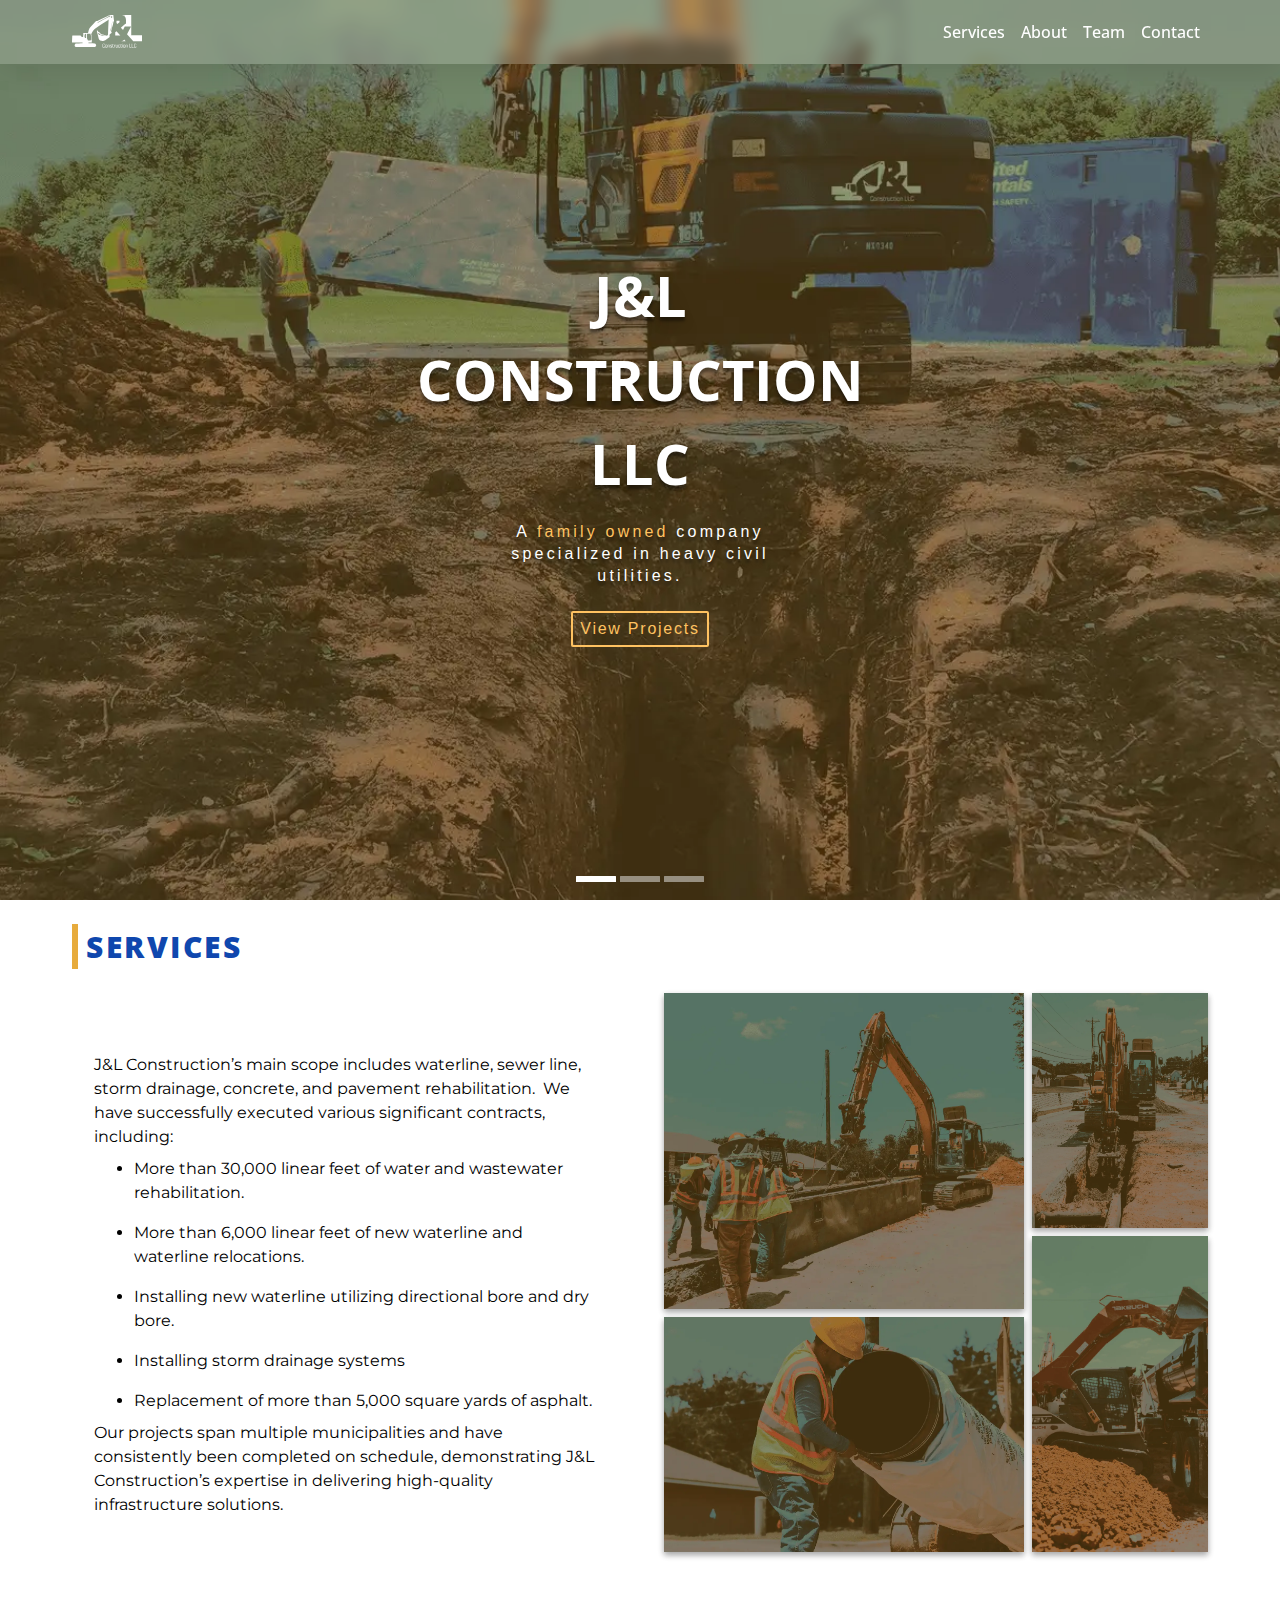
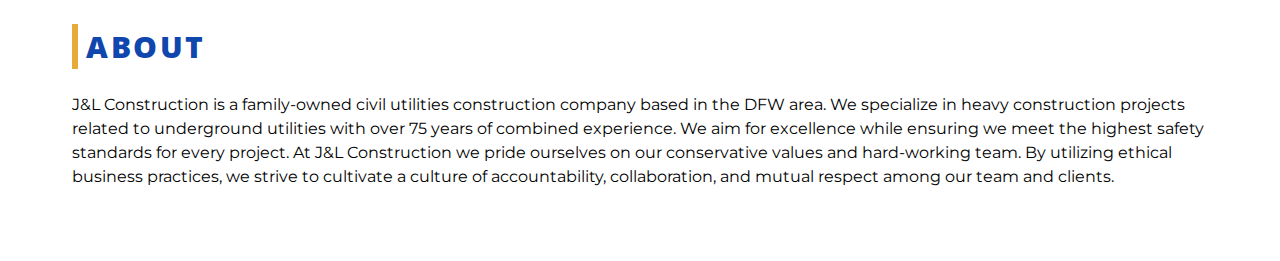
==== pages/construction/index.html @ 54203591 "add service section" ====
<!DOCTYPE html>
<html lang="en-US">
  <head>
    <meta charset="UTF-8" />
    <meta name="viewport" content="width=device-width, initial-scale=1.0" />

    <meta name="author" content="Alegria" />
    <meta
      name="description"
      content="A family owned company specialized in heavy civil utilities."
    />

    <!-- TODO: get the content for og:image -->
    <!-- <meta property="og:image" content="https://developer.mozilla.org/mdn-social-share.png"> -->
    <meta
      property="og:description"
      content="A family owned company specialized in heavy civil utilities."
    />
    <meta property="og:title" content="Alegria" />

    <!-- TODO: get the href for link icon -->
    <!-- <link rel="Shortcut Icon" href="favicon.ico" type="image/x-icon"> -->

    <!-- Fonts -->
    <link rel="preconnect" href="https://fonts.googleapis.com" />
    <link rel="preconnect" href="https://fonts.gstatic.com" crossorigin />
    <link
      href="https://fonts.googleapis.com/css2?family=Open+Sans:ital,wght@0,300..800;1,300..800&display=swap"
      rel="stylesheet"
    />
    <link rel="preconnect" href="https://fonts.gstatic.com" crossorigin />
    <link
      href="https://fonts.googleapis.com/css2?family=Montserrat:ital,wght@0,100..900;1,100..900&family=Open+Sans:ital,wght@0,300..800;1,300..800&display=swap"
      rel="stylesheet"
    />

    <title>J&L Construction, LLC</title>

    <link rel="stylesheet" href="css/variables.css" />
    <link rel="stylesheet" href="css/reset.css" />
    <link rel="stylesheet" href="css/style.css" />
    <script src="script.js" defer></script>
  </head>

  <body>
    <!------------------------------------------->
    <!--         Navigation Header             -->
    <!------------------------------------------->
    <div class="navigation-header-container">
      <header class="navigation-header">
        <!-- container  -->
        <div class="container">
          <!-- navigation wrap -->
          <div class="navigation-header-item-container">
            <a href="#heroSection">
              <!-- J&L logo -->
              <div class="navigation-header-logo-container">
                <img src="assets/logo/J&L Logo-White.svg" alt="J&L logo" />
              </div>
            </a>
            <!-- Hamburger menu -->
            <div class="navigation-header-menu-icon">
              <img
                src="assets/icons/menu_Icon-white.svg"
                alt="Hamburger menu icon"
              />
            </div>
            <!-- Desktop navigation menu -->
            <nav class="desktop__navigation-header-nav">
              <ul>
                <li class="navigation-header-nav-items">
                  <a href="#services" class="nav-items-links"> Services </a>
                </li>
                <li class="navigation-header-nav-items">
                  <a href="#about" class="nav-items-links"> About </a>
                </li>
                <li class="navigation-header-nav-items">
                  <a href="" class="nav-items-links"> Team </a>
                </li>
                <li class="navigation-header-nav-items">
                  <a href="" class="nav-items-links"> Contact </a>
                </li>
              </ul>
            </nav>
          </div>
        </div>
        <!-- Mobile navigation menu  -->
        <div class="navigation-header-nav-container">
          <nav class="container navigation-header-nav">
            <ul>
              <li class="navigation-header-nav-items">
                <a href="#services" class="nav-items-links"> Services </a>
              </li>
              <li class="navigation-header-nav-items">
                <a href="#about" class="nav-items-links"> About </a>
              </li>
              <li class="navigation-header-nav-items">
                <a href="" class="nav-items-links"> Team </a>
              </li>
              <li class="navigation-header-nav-items">
                <a href="" class="nav-items-links"> Contact </a>
              </li>
            </ul>
          </nav>
        </div>
      </header>
    </div>

    <main>
      <!------------------------------------------->
      <!--             Hero Section              -->
      <!------------------------------------------->
      <section id="heroSection" class="hero__section">
        <div class="carousel">
          <div class="carousel__track-container">
            <ul class="carousel__track">
              <li class="carousel__slide carousel__slide--active">
                <img
                  class="carousel__img"
                  src="./assets/images/Landing/landing-img1.webp"
                  alt="Excavator in front of a trench."
                />
              </li>
              <li class="carousel__slide">
                <img
                  src="./assets/images/Landing/landing-img2.webp"
                  class="carousel__img"
                  alt="Excavator collecting dirt."
                />
              </li>
              <li class="carousel__slide">
                <img
                  src="./assets/images/Landing/landing-img3.webp"
                  class="carousel__img"
                  alt="A group of construction workers observing an excavator digging a trench."
                />
              </li>
            </ul>
          </div>
        </div>
        <div class="hero__section-info container">
          <h1 class="hero__section-title">
            J&L <br />
            CONSTRUCTION <br />
            LLC
          </h1>
          <p class="hero__section-description">
            A <span>family owned</span> company <br />
            specialized in heavy civil <br />utilities.
          </p>
          <a href="#services">
            <button class="hero__section-button">View Projects</button>
          </a>
        </div>
        <div class="carousel__nav">
          <button
            class="carousel__indicator carousel__nav--active"
            aria-label="slide-img-indicator-one"
          ></button>
          <button
            class="carousel__indicator"
            aria-label="slide-img-indicator-two"
          ></button>
          <button
            class="carousel__indicator"
            aria-label="slide-img-indicator-three"
          ></button>
        </div>
      </section>
      <!------------------------------------------->
      <!--                Services               -->
      <!------------------------------------------->
      <section id="services" class="page__section projects__section">
        <div class="service__container container">
          <h2 class="page__section-header">Services</h2>
          <div class="service-desktop-grid">
            <div class="service__grid-container">
              <div
                class="service__img-container grid-col-span-4 grid-row-span-4 mobile-hide-img"
              >
                <img
                  src="assets/images/Services/service-img4.webp"
                  alt="A skid-steer loading up an eighteen wheeler with dirt."
                  class="page__section_img"
                />
              </div>
              <div
                class="service__img-container grid-col-span-2 grid-row-span-3 mobile-hide-img"
              >
                <img
                  src="assets/images/Services/service-img2.webp"
                  alt="A skid-steer loading up an eighteen wheeler with dirt."
                  class="page__section_img"
                />
              </div>
              <div
                class="service__img-container grid-col-span-4 grid-row-span-3 mobile-hide-img"
              >
                <img
                  src="assets/images/Services/service-img1.webp"
                  alt="A skid-steer loading up an eighteen wheeler with dirt."
                  class="page__section_img"
                />
              </div>
              <div
                class="service__img-container grid-col-span-2 last-grid-container"
              >
                <img
                  src="assets/images/Services/service-img3.webp"
                  alt="A skid-steer loading up an eighteen wheeler with dirt."
                  class="page__section_img"
                />
              </div>
            </div>
            <div class="page__section__body">
              <p class="service__body-top">
                J&amp;L Construction’s main scope includes waterline, sewer
                line, storm drainage, concrete, and pavement rehabilitation.  We
                have successfully executed various significant contracts,
                including:
              </p>
              <ul class="service__body--list">
                <li>
                  More than 30,000 linear feet of water and wastewater
                  rehabilitation.
                </li>
                <li>
                  More than 6,000 linear feet of new waterline and waterline
                  relocations.
                </li>
                <li>
                  Installing new waterline utilizing directional bore and dry
                  bore.
                </li>
                <li>Installing storm drainage systems</li>
                <li>Replacement of more than 5,000 square yards of asphalt.</li>
              </ul>
              <p>
                Our projects span multiple municipalities and have consistently
                been completed on schedule, demonstrating J&amp;L Construction’s
                expertise in delivering high-quality infrastructure solutions.
              </p>
            </div>
          </div>
        </div>
      </section>
      <!------------------------------------------->
      <!--                About                  -->
      <!------------------------------------------->
      <section id="about" class="page__section about__section">
        <div class="about_container container">
          <h2 class="page__section-header">About</h2>
          <div class="section__img-container">
            <!-- <img src="assets/images/Services/service-img4.webp" alt="" /> -->
          </div>
          <div class="section__body">
            <p>
              J&amp;L Construction is a family-owned civil utilities
              construction company based in the DFW area. We specialize in heavy
              construction projects related to underground utilities with over
              75 years of combined experience. We aim for excellence while
              ensuring we meet the highest safety standards for every project.
              At J&amp;L Construction we pride ourselves on our conservative
              values and hard-working team. By utilizing ethical business
              practices, we strive to cultivate a culture of accountability,
              collaboration, and mutual respect among our team and clients.
            </p>
          </div>
        </div>
      </section>
      <!------------------------------------------->
      <!--                Team                   -->
      <!------------------------------------------->
      <section id="contact" class="page__section"></section>
      <!------------------------------------------->
      <!--                Contact                -->
      <!------------------------------------------->
    </main>
  </body>
</html>
---- pages/construction/css/variables.css ----
:root {
  --font-size-base: 1rem; /*16px*/
  --font-size-h1-mobile: 2.1875rem; /*35px*/
  --font-size-h1-770: 2.8125rem; /*45px*/
  --font-size-h1-1200: 3.5rem; /*56px*/

  --font-size-h2: 1.875rem; /*30px*/
  --font-size-h3: 1.5rem; /*24px*/
  --font-size-h4: 1.25rem; /*20px*/

  --font-family-headers: "Open Sans";
  --font-family-body: "Montserrat";

  --font-weight-light: 100;
  --font-weight-regular: 400;
  --font-weight-semi-bold: 500;
  --font-weight-bold: 700;
  --font-weight-black: 900;

  --font-max-width: 37.5rem; /*600px*/

  --spacing-small: 0.5rem; /*8px*/
  --spacing-medium: 1rem; /*16px*/
  --spacing-large: 1.5rem; /*24px*/
  --spacing-x-large: 2rem; /*32px*/
  --spacing-xx-large: 2.5rem; /*40px*/

  --container-max-width: 75rem; /*1200px*/
  --content-container-sm-max-width: 31.25rem; /*5000px*/
  --content-container-max-width: 45.625rem; /*730px approx 75ch*/

  --neutral-light: #fff;
  --neutral-grey: #d8dadb91;
  --neutral-dark: #252f3f;

  --primary-light: hsl(60, 100%, 97%);
  --primary-neutral: hsl(39, 78%, 57%);

  --secondary-neutral: hsl(219, 84%, 37%);
}
---- pages/construction/css/style.css ----
/* Utility classes */
.paragraph_container {
  max-width: var(--font-max-width);
}

.container {
  width: 100%;
  max-width: var(--container-max-width);
  margin-left: auto;
  margin-right: auto;
  padding-left: var(--spacing-medium);
  padding-right: var(--spacing-medium);
}

.mobile-hide-img {
  display: none;
}

/**********************************/
/********* Navigation Menu ********/
/**********************************/
.navigation-header-container {
  position: fixed;
  width: 100%;
  top: 0;
  transition: background 250ms ease-in;
  /* From https://css.glass */
  background: rgba(255, 255, 255, 0.18);
  box-shadow: 0 4px 30px rgba(0, 0, 0, 0.1);
  backdrop-filter: blur(7.9px);
  -webkit-backdrop-filter: blur(7.9px);
}

.navigation-header {
  width: 100%;
}

.navigation-header-logo-container {
  width: 70px;
}

.navigation-header-menu-icon:hover {
  cursor: pointer;
}

.navigation-header-item-container {
  display: flex;
  flex: 1 1;
  justify-content: space-between;
  align-items: center;
  height: 4rem;
}

.navigation-header-nav {
  background-color: var(--neutral-light);
  padding-top: var(--spacing-medium);
  padding-bottom: var(--spacing-medium);
}

.desktop__navigation-header-nav {
  display: none;
}

.navigation-header-nav-container {
  max-height: 0;
  overflow: hidden;
  transition: max-height 350ms ease-out;
}

.navigation-header-nav-items {
  font-family: var(--font-family-headers), sans-serif;
}

.nav-items-links {
  display: block;
  text-decoration: none;
  padding: var(--spacing-small);
  color: var(--neutral-dark);
  font-weight: var(--font-weight-semi-bold);
}

.nav-items-links:hover {
  box-shadow: rgba(0, 0, 0, 0.15) 1.95px 1.95px 2.6px;
}

/* CSS actions */
.show_navigation-header-nav-container {
  border-top: 1px solid var(--neutral-grey);
  transition: max-height 450ms ease-in;
}

.add_navigation-header-container-color {
  background-color: var(--neutral-light);
  box-shadow: 0 1px 3px hsla(0, 0%, 0%, 0.2);
}

/*******************************/
/********* Hero Section ********/
/*******************************/
.hero__section {
  min-height: 100vh;
  min-height: 100svh;
  display: flex;
  align-items: center;
}

.carousel {
  z-index: -999;
  position: absolute;
  width: 100%;
  height: 100%;
}

.carousel__track {
  width: 100%;
  margin: 0;
}

.carousel__img {
  width: 100%;
  height: 100%;
  object-fit: cover;
}

.carousel__slide {
  width: 100%;
  position: absolute;
  top: 0;
  bottom: 0;
  opacity: 0;
  transition: opacity 400ms ease-in-out;
  transition-delay: 400ms;
}

.carousel__slide--active {
  opacity: 1;
  transition-delay: 0ms;
}

.hero__section-info {
  margin-inline: auto;
  display: flex;
  flex-direction: column;
  align-items: center;
  color: #fff;
  font-family: sans-serif;
}

.hero__section-title {
  font-weight: bold;
  text-align: center;
  font-size: var(--font-size-h1-mobile);
  margin-bottom: 16px;
  text-shadow: 0px 4px 3px rgba(0, 0, 0, 0.4), 0px 8px 13px rgba(0, 0, 0, 0.1),
    0px 18px 23px rgba(0, 0, 0, 0.1);
}

.hero__section-description {
  text-align: center;
  line-height: 22px;
  letter-spacing: 0.2em;
  margin-bottom: 24px;
  text-shadow: 0px 4px 3px rgba(0, 0, 0, 0.4), 0px 8px 13px rgba(0, 0, 0, 0.1),
    0px 18px 23px rgba(0, 0, 0, 0.1);
}

.hero__section-description span {
  color: #ffc261;
}

.hero__section-button {
  padding: 5px 7px;
  border: 2px solid #ffc261;
  border-radius: 2px;

  line-height: 22px;
  letter-spacing: 0.11em;

  color: #ffc261;
  background-color: transparent;
}

.hero__section-button:hover {
  cursor: pointer;
  background-color: #ffc261;
  color: #252f3f;
}

.carousel__nav {
  z-index: -1;
  right: 50%;
  transform: translateX(50%);
  position: absolute;
  top: 96%;
}

.carousel__indicator {
  width: 30px;
  height: 6px;
  border: none;
  opacity: 0.5;
  border-radius: 0.5px;
  transition: opacity 200ms ease-in-out;
  transition-delay: 200ms;
}

.carousel__indicator:hover {
  cursor: pointer;
}

.carousel__nav--active {
  opacity: 1;
  background-color: #fff;
  transition-delay: 0ms;
}

/*******************************/
/********* Page Section ********/
/*******************************/
.page__section {
  scroll-margin-top: 64px;
  padding-top: var(--spacing-large);
  padding-bottom: var(--spacing-large);
}

.page__section-header {
  color: var(--secondary-neutral);
  position: relative;
  font-weight: 900;
  letter-spacing: 2.5px;
  text-transform: uppercase;
  margin-left: 14px;
  margin-bottom: var(--spacing-large);
  z-index: -1;
}

.page__section-header::before {
  position: absolute;
  content: "";
  left: -14px;
  width: 6px;
  height: 100%;
  background-color: var(--primary-neutral);
}

.page__section_img {
  width: 100%;
  height: 100%;
  object-fit: cover;
  aspect-ratio: 3/2;
  box-shadow: rgba(0, 0, 0, 0.16) 0px 3px 6px, rgba(0, 0, 0, 0.23) 0px 3px 6px;
}

.page__section__body {
  margin: 0 auto;
  max-width: var(--content-container-max-width);
}

.service__img-container {
  max-width: var(--content-container-max-width);
  margin-bottom: var(--spacing-medium);
}

.service__body-top {
  margin-bottom: var(--spacing-small);
}

.service__body--list {
  list-style-type: disc;
  margin-bottom: var(--spacing-small);
  padding-left: var(--spacing-xx-large);
}

.service__body--list :not(:last-child) {
  margin-bottom: var(--spacing-medium);
}

/*******************************/
/**** Media Query - 770px ******/
/*******************************/
@media screen and (min-width: 770px) {
  .container {
    padding-left: var(--spacing-x-large);
    padding-right: var(--spacing-x-large);
  }

  .mobile-hide-img {
    display: block;
  }

  /***************************************/
  /********* Nav Section ****************/
  /********  min-width: 770px ************/
  /***************************************/
  .navigation-header-menu-icon {
    display: none;
  }
  .navigation-header-nav-container {
    display: none;
  }

  .desktop__navigation-header-nav {
    display: block;
  }
  .desktop__navigation-header-nav ul {
    display: flex;
    flex-direction: row;
  }
  .nav-items-links {
    color: var(--neutral-light);
  }
  .nav-item-link-second-color {
    color: var(--neutral-dark) !important;
  }

  /* Services */
  .service__img-container {
    max-width: var(--content-container-max-width);
    margin-bottom: 0;
  }

  .grid-col-span-4 {
    grid-column: span 4;
  }
  .grid-col-span-2 {
    grid-column: span 2;
  }
  .grid-row-span-4 {
    grid-row: span 4;
  }
  .grid-row-span-3 {
    grid-row: span 3;
  }
  .last-grid-container {
    grid-row: 4 / 8;
    grid-column: 5 / 7;
  }

  .service__grid-container {
    max-width: var(--content-container-max-width);
    margin: 0 auto;
    margin-bottom: var(--spacing-large);
    display: grid;
    gap: 0.5rem;
    grid-template-columns: repeat(6, 1fr);
    grid-template-rows: repeat(7, 73px);
  }

  /***************************************/
  /********* Hero Section ****************/
  /********  min-width: 770px ************/
  /***************************************/
  .hero__section-title {
    font-size: var(--font-size-h1-770);
  }

  .carousel__indicator {
    width: 40px;
  }
}

/*******************************/
/**** Media Query - 1200px *****/
/*******************************/
@media screen and (min-width: 1200px) {
  /***************************************/
  /********* Hero Section ****************/
  /********  min-width: 1200px ***********/
  /***************************************/
  .hero__section-title {
    font-size: var(--font-size-h1-1200);
  }

  /* service */
  .page__section__body {
    grid-row: 1/2;
    grid-column: 1/2;
    max-width: var(--content-container-sm-max-width);
    margin: auto;
  }
  .service-desktop-grid {
    display: grid;
    gap: 3rem;
    grid-template-columns: repeat(2, 1fr);
  }

  .service__grid-container {
    grid-column: 2/3;
  }
}
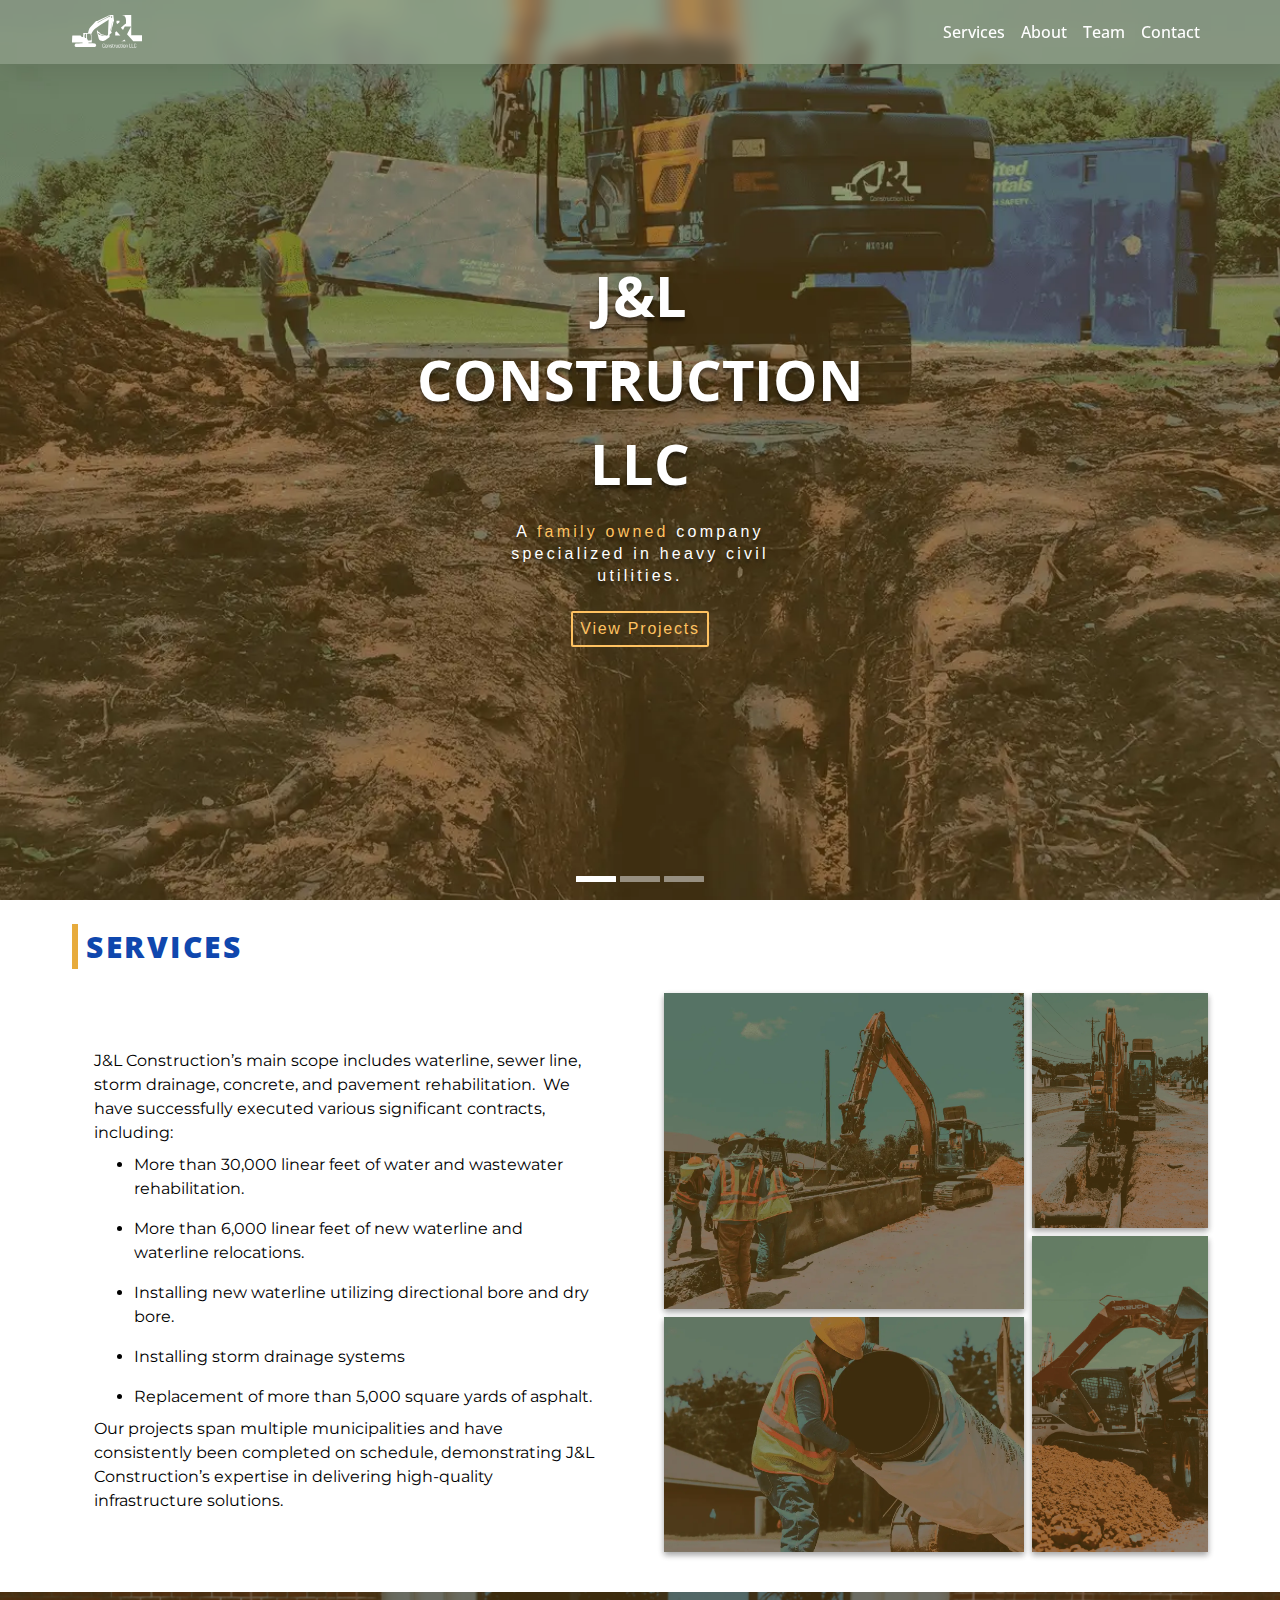
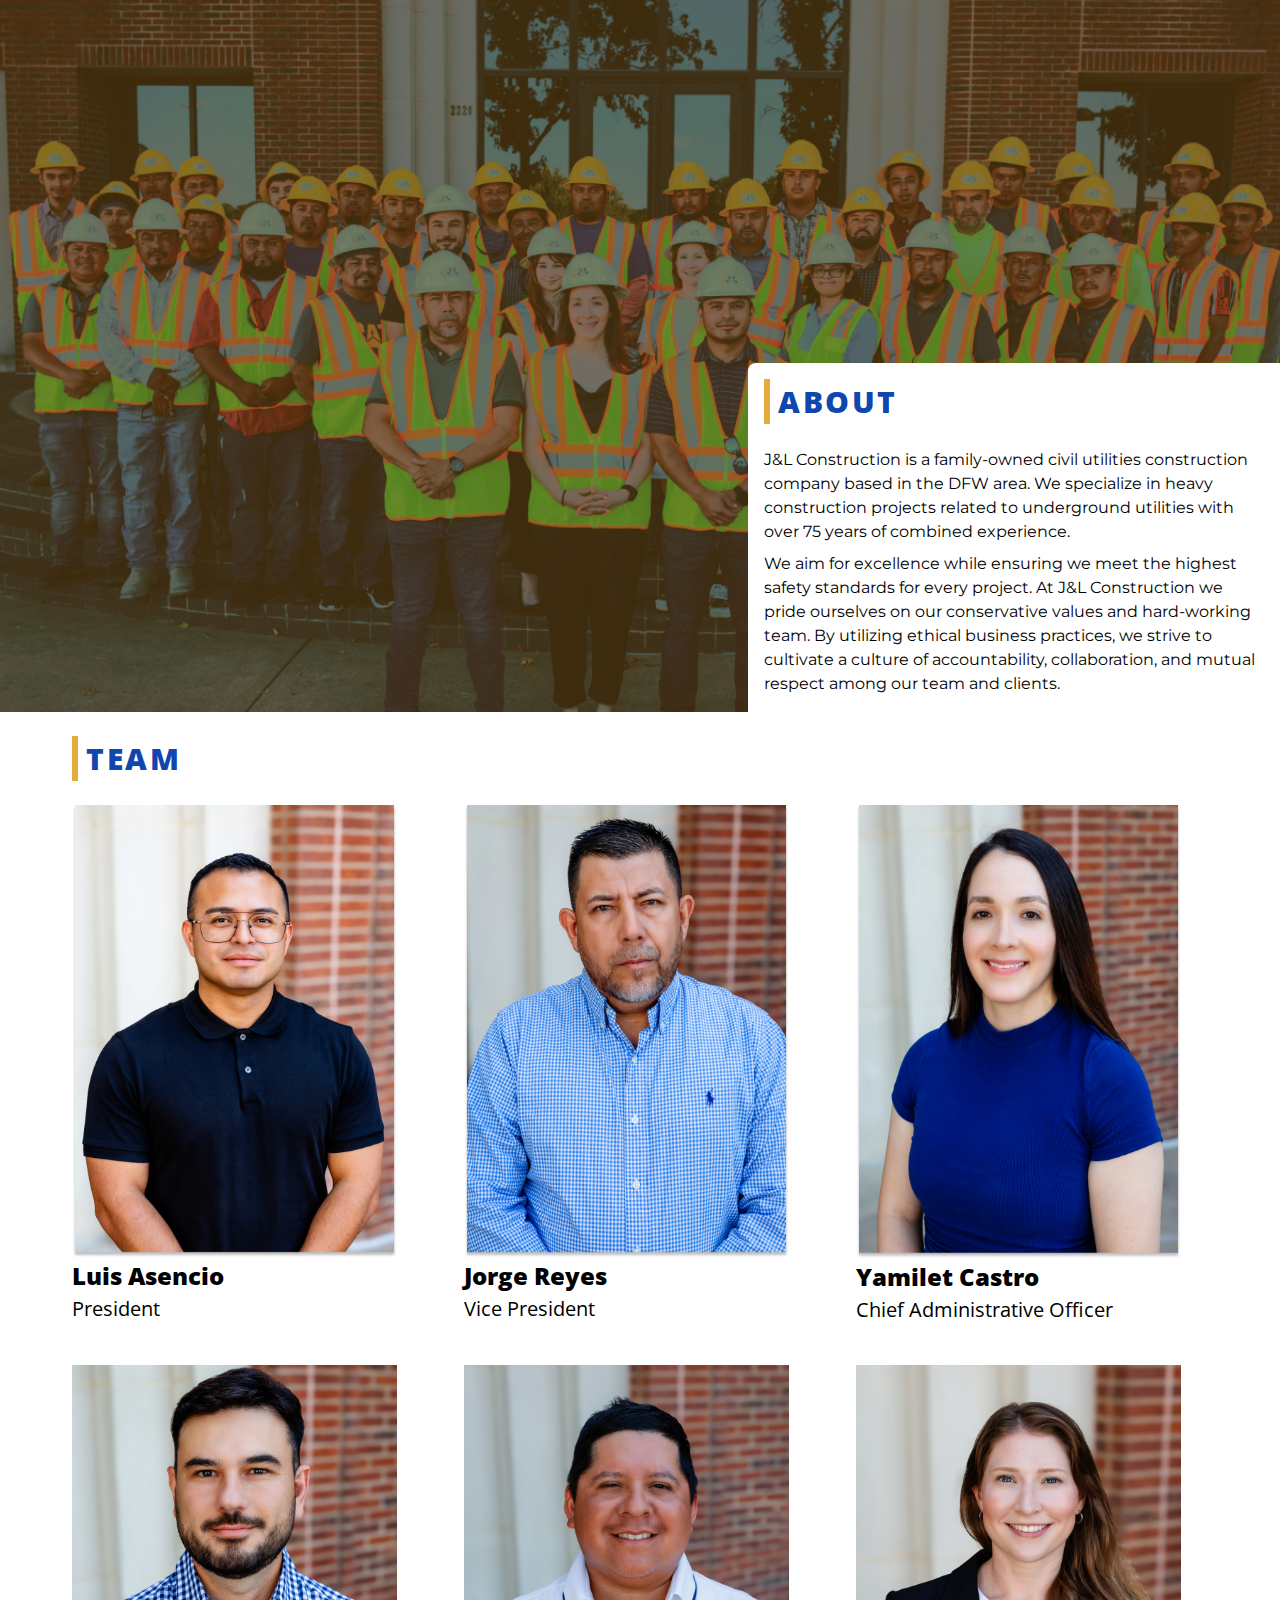
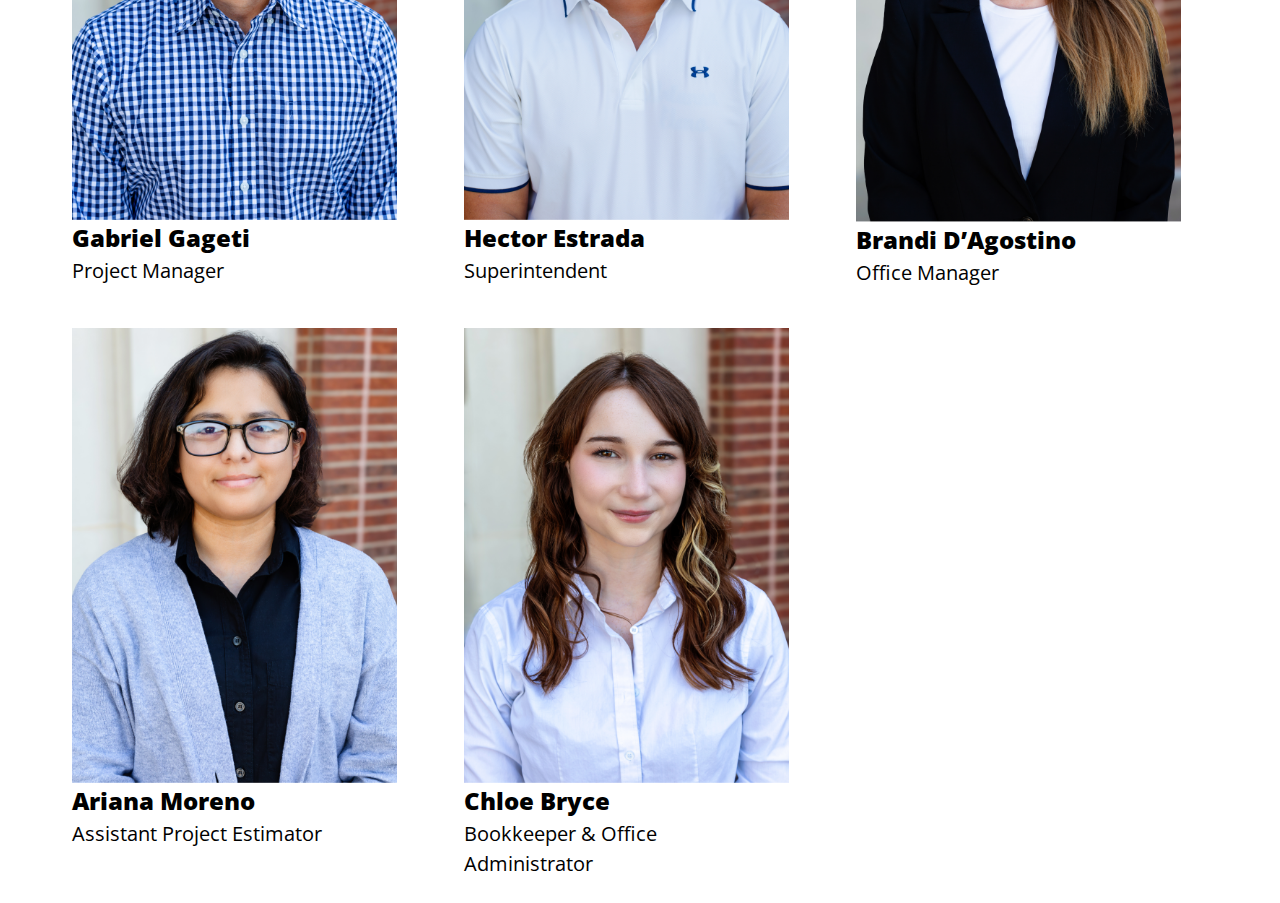
==== commit fcce935c: "about and team section complete" ====
--- a/pages/construction/index.html
+++ b/pages/construction/index.html
@@ -46,27 +46,48 @@
     <!------------------------------------------->
     <!--         Navigation Header             -->
     <!------------------------------------------->
-    <div class="navigation-header-container">
-      <header class="navigation-header">
-        <!-- container  -->
-        <div class="container">
-          <!-- navigation wrap -->
-          <div class="navigation-header-item-container">
-            <a href="#heroSection">
-              <!-- J&L logo -->
-              <div class="navigation-header-logo-container">
-                <img src="assets/logo/J&L Logo-White.svg" alt="J&L logo" />
-              </div>
-            </a>
-            <!-- Hamburger menu -->
-            <div class="navigation-header-menu-icon">
-              <img
-                src="assets/icons/menu_Icon-white.svg"
-                alt="Hamburger menu icon"
-              />
+    <div class="navigation-header-z-index-wrapper">
+      <div class="navigation-header-container">
+        <header class="navigation-header">
+          <!-- container  -->
+          <div class="container">
+            <!-- navigation wrap -->
+            <div class="navigation-header-item-container">
+              <a href="#heroSection">
+                <!-- J&L logo -->
+                <div class="navigation-header-logo-container">
+                  <img src="assets/logo/J&L Logo-White.svg" alt="J&L logo" />
+                </div>
+              </a>
+              <!-- Hamburger menu -->
+              <div class="navigation-header-menu-icon">
+                <img
+                  src="assets/icons/menu_Icon-white.svg"
+                  alt="Hamburger menu icon"
+                />
+              </div>
+              <!-- Desktop navigation menu -->
+              <nav class="desktop__navigation-header-nav">
+                <ul>
+                  <li class="navigation-header-nav-items">
+                    <a href="#services" class="nav-items-links"> Services </a>
+                  </li>
+                  <li class="navigation-header-nav-items">
+                    <a href="#about" class="nav-items-links"> About </a>
+                  </li>
+                  <li class="navigation-header-nav-items">
+                    <a href="#team" class="nav-items-links"> Team </a>
+                  </li>
+                  <li class="navigation-header-nav-items">
+                    <a href="" class="nav-items-links"> Contact </a>
+                  </li>
+                </ul>
+              </nav>
             </div>
-            <!-- Desktop navigation menu -->
-            <nav class="desktop__navigation-header-nav">
+          </div>
+          <!-- Mobile navigation menu  -->
+          <div class="navigation-header-nav-container">
+            <nav class="container navigation-header-nav">
               <ul>
                 <li class="navigation-header-nav-items">
                   <a href="#services" class="nav-items-links"> Services </a>
@@ -75,7 +96,7 @@
                   <a href="#about" class="nav-items-links"> About </a>
                 </li>
                 <li class="navigation-header-nav-items">
-                  <a href="" class="nav-items-links"> Team </a>
+                  <a href="#team" class="nav-items-links"> Team </a>
                 </li>
                 <li class="navigation-header-nav-items">
                   <a href="" class="nav-items-links"> Contact </a>
@@ -83,27 +104,8 @@
               </ul>
             </nav>
           </div>
-        </div>
-        <!-- Mobile navigation menu  -->
-        <div class="navigation-header-nav-container">
-          <nav class="container navigation-header-nav">
-            <ul>
-              <li class="navigation-header-nav-items">
-                <a href="#services" class="nav-items-links"> Services </a>
-              </li>
-              <li class="navigation-header-nav-items">
-                <a href="#about" class="nav-items-links"> About </a>
-              </li>
-              <li class="navigation-header-nav-items">
-                <a href="" class="nav-items-links"> Team </a>
-              </li>
-              <li class="navigation-header-nav-items">
-                <a href="" class="nav-items-links"> Contact </a>
-              </li>
-            </ul>
-          </nav>
-        </div>
-      </header>
+        </header>
+      </div>
     </div>
 
     <main>
@@ -117,20 +119,20 @@
               <li class="carousel__slide carousel__slide--active">
                 <img
                   class="carousel__img"
-                  src="./assets/images/Landing/landing-img1.webp"
+                  src="assets/images/Landing/landing-img1.webp"
                   alt="Excavator in front of a trench."
                 />
               </li>
               <li class="carousel__slide">
                 <img
-                  src="./assets/images/Landing/landing-img2.webp"
+                  src="assets/images/Landing/landing-img2.webp"
                   class="carousel__img"
                   alt="Excavator collecting dirt."
                 />
               </li>
               <li class="carousel__slide">
                 <img
-                  src="./assets/images/Landing/landing-img3.webp"
+                  src="assets/images/Landing/landing-img3.webp"
                   class="carousel__img"
                   alt="A group of construction workers observing an excavator digging a trench."
                 />
@@ -208,7 +210,7 @@
                 <img
                   src="assets/images/Services/service-img3.webp"
                   alt="A skid-steer loading up an eighteen wheeler with dirt."
-                  class="page__section_img"
+                  class="page__section_img service__section-img"
                 />
               </div>
             </div>
@@ -250,28 +252,161 @@
       <section id="about" class="page__section about__section">
         <div class="about_container container">
           <h2 class="page__section-header">About</h2>
-          <div class="section__img-container">
-            <!-- <img src="assets/images/Services/service-img4.webp" alt="" /> -->
-          </div>
-          <div class="section__body">
-            <p>
-              J&amp;L Construction is a family-owned civil utilities
-              construction company based in the DFW area. We specialize in heavy
-              construction projects related to underground utilities with over
-              75 years of combined experience. We aim for excellence while
-              ensuring we meet the highest safety standards for every project.
-              At J&amp;L Construction we pride ourselves on our conservative
-              values and hard-working team. By utilizing ethical business
-              practices, we strive to cultivate a culture of accountability,
-              collaboration, and mutual respect among our team and clients.
-            </p>
+          <div class="about-desktop-grid">
+            <div class="about__section-img-container page__section_img">
+              <img src="assets/images/About/about-img1.png" alt="" />
+            </div>
+            <div class="about__section-body">
+              <p class="about__section-body-paragraph">
+                J&amp;L Construction is a family-owned civil utilities
+                construction company based in the DFW area. We specialize in
+                heavy construction projects related to underground utilities
+                with over 75 years of combined experience.
+              </p>
+              <p>
+                We aim for excellence while ensuring we meet the highest safety
+                standards for every project. At J&amp;L Construction we pride
+                ourselves on our conservative values and hard-working team. By
+                utilizing ethical business practices, we strive to cultivate a
+                culture of accountability, collaboration, and mutual respect
+                among our team and clients.
+              </p>
+            </div>
           </div>
         </div>
       </section>
       <!------------------------------------------->
       <!--                Team                   -->
       <!------------------------------------------->
-      <section id="contact" class="page__section"></section>
+      <section id="team" class="page__section">
+        <div class="container">
+          <h2 class="page__section-header">Team</h2>
+          <div class="team__grid-container">
+            <article class="team__card">
+              <div class="team__card-header">
+                <figure class="team__card-figure">
+                  <img
+                    src="assets/images/Team/Luis Asencio.webp"
+                    alt="portrait of president Luis Asencio."
+                    class="team__card-image"
+                  />
+                </figure>
+              </div>
+              <div class="team__card-body">
+                <h2 class="team__card-title">Luis Asencio</h2>
+                <h3 class="team_card-subtitle">President</h3>
+              </div>
+            </article>
+            <article class="team__card">
+              <div class="team__card-header">
+                <figure class="team__card-figure">
+                  <img
+                    src="assets/images/Team/Jorge Reyes.webp"
+                    alt="portrait of Vice President Jorge Reyes."
+                    class="team__card-image"
+                  />
+                </figure>
+              </div>
+              <div class="team__card-body">
+                <h2 class="team__card-title">Jorge Reyes</h2>
+                <h3 class="team_card-subtitle">Vice President</h3>
+              </div>
+            </article>
+            <article class="team__card">
+              <div class="team__card-header">
+                <figure class="team__card-figure">
+                  <img
+                    src="assets/images/Team/Yamilet Castro.webp"
+                    alt="portrait of Chief Administrative Officer Yamilet Castro."
+                    class="team__card-image"
+                  />
+                </figure>
+              </div>
+              <div class="team__card-body">
+                <h2 class="team__card-title">Yamilet Castro</h2>
+                <h3 class="team_card-subtitle">Chief Administrative Officer</h3>
+              </div>
+            </article>
+            <article class="team__card">
+              <div class="team__card-header">
+                <figure class="team__card-figure">
+                  <img
+                    src="assets/images/Team/Gabriel Gageti.webp"
+                    alt="portrait of Project Manager Gabriel Gageti."
+                    class="team__card-image"
+                  />
+                </figure>
+              </div>
+              <div class="team__card-body">
+                <h2 class="team__card-title">Gabriel Gageti</h2>
+                <h3 class="team_card-subtitle">Project Manager</h3>
+              </div>
+            </article>
+            <article class="team__card">
+              <div class="team__card-header">
+                <figure class="team__card-figure">
+                  <img
+                    src="assets/images/Team/Hector Estrada.webp"
+                    alt="portrait of Superintendent Hector Estrada."
+                    class="team__card-image"
+                  />
+                </figure>
+              </div>
+              <div class="team__card-body">
+                <h2 class="team__card-title">Hector Estrada</h2>
+                <h3 class="team_card-subtitle">Superintendent</h3>
+              </div>
+            </article>
+            <article class="team__card">
+              <div class="team__card-header">
+                <figure class="team__card-figure">
+                  <img
+                    src="assets/images/Team/Brandi DAgostino.webp"
+                    alt="portrait of Office Manager Brandi D’Agostin."
+                    class="team__card-image"
+                  />
+                </figure>
+              </div>
+              <div class="team__card-body">
+                <h2 class="team__card-title">Brandi D’Agostino</h2>
+                <h3 class="team_card-subtitle">Office Manager</h3>
+              </div>
+            </article>
+            <article class="team__card">
+              <div class="team__card-header">
+                <figure class="team__card-figure">
+                  <img
+                    src="assets/images/Team/Ariana Moreno.webp"
+                    alt="portrait of Assistant Project Estimator Ariana Moreno."
+                    class="team__card-image"
+                  />
+                </figure>
+              </div>
+              <div class="team__card-body">
+                <h2 class="team__card-title">Ariana Moreno</h2>
+                <h3 class="team_card-subtitle">Assistant Project Estimator</h3>
+              </div>
+            </article>
+            <article class="team__card">
+              <div class="team__card-header">
+                <figure class="team__card-figure">
+                  <img
+                    src="assets/images/Team/Chloe Bryce.webp"
+                    alt="portrait of Bookkeeper & Office Administrator Chloe Bryce."
+                    class="team__card-image"
+                  />
+                </figure>
+              </div>
+              <div class="team__card-body">
+                <h2 class="team__card-title">Chloe Bryce</h2>
+                <h3 class="team_card-subtitle">
+                  Bookkeeper & Office Administrator
+                </h3>
+              </div>
+            </article>
+          </div>
+        </div>
+      </section>
       <!------------------------------------------->
       <!--                Contact                -->
       <!------------------------------------------->
--- a/pages/construction/css/style.css
+++ b/pages/construction/css/style.css
@@ -19,6 +19,11 @@
 /**********************************/
 /********* Navigation Menu ********/
 /**********************************/
+.navigation-header-z-index-wrapper {
+  position: relative;
+  z-index: 10;
+}
+
 .navigation-header-container {
   position: fixed;
   width: 100%;
@@ -187,7 +192,6 @@
 }
 
 .carousel__nav {
-  z-index: -1;
   right: 50%;
   transform: translateX(50%);
   position: absolute;
@@ -231,7 +235,6 @@
   text-transform: uppercase;
   margin-left: 14px;
   margin-bottom: var(--spacing-large);
-  z-index: -1;
 }
 
 .page__section-header::before {
@@ -247,7 +250,6 @@
   width: 100%;
   height: 100%;
   object-fit: cover;
-  aspect-ratio: 3/2;
   box-shadow: rgba(0, 0, 0, 0.16) 0px 3px 6px, rgba(0, 0, 0, 0.23) 0px 3px 6px;
 }
 
@@ -256,11 +258,9 @@
   max-width: var(--content-container-max-width);
 }
 
-.service__img-container {
-  max-width: var(--content-container-max-width);
-  margin-bottom: var(--spacing-medium);
-}
-
+/*******************************/
+/****** Service Section ********/
+/*******************************/
 .service__body-top {
   margin-bottom: var(--spacing-small);
 }
@@ -275,6 +275,60 @@
   margin-bottom: var(--spacing-medium);
 }
 
+.service__section-img {
+  max-width: var(--content-container-max-width);
+  margin-bottom: var(--spacing-medium);
+  aspect-ratio: 3/2;
+}
+
+/*******************************/
+/******** About Section ********/
+/*******************************/
+.about__section {
+  background-color: rgb(244, 247, 250);
+}
+
+.about__section-body {
+  margin: 0 auto;
+  max-width: var(--content-container-max-width);
+}
+
+.about__section-body-paragraph {
+  margin-bottom: var(--spacing-small);
+}
+
+.about__section-img-container {
+  max-width: var(--content-container-max-width);
+  margin: 0 auto;
+  margin-bottom: var(--spacing-medium);
+}
+
+/*******************************/
+/******** Team Section ********/
+/*******************************/
+.team__grid-container {
+  display: grid;
+  grid-template-columns: 1fr;
+  gap: var(--spacing-xx-large);
+}
+
+.team__card {
+  max-width: 325px;
+  margin: 0 auto;
+}
+.team__card-image {
+  width: 100%;
+}
+
+.team__card-title {
+  font-weight: 900;
+  font-size: 24px;
+}
+.team_card-subtitle {
+  font-weight: 400;
+  font-size: 20px;
+}
+/* ================================================================================================ */
 /*******************************/
 /**** Media Query - 770px ******/
 /*******************************/
@@ -311,6 +365,18 @@
   }
   .nav-item-link-second-color {
     color: var(--neutral-dark) !important;
+  }
+
+  /***************************************/
+  /********* Hero Section ****************/
+  /********  min-width: 770px ************/
+  /***************************************/
+  .hero__section-title {
+    font-size: var(--font-size-h1-770);
+  }
+
+  .carousel__indicator {
+    width: 40px;
   }
 
   /* Services */
@@ -344,28 +410,29 @@
     gap: 0.5rem;
     grid-template-columns: repeat(6, 1fr);
     grid-template-rows: repeat(7, 73px);
-  }
-
+    margin-bottom: var(--spacing-medium);
+  }
+
+  /* Team */
+  .team__grid-container {
+    display: grid;
+    grid-template-columns: repeat(2, 1fr);
+    gap: var(--spacing-xx-large);
+  }
+
+  .team__card {
+    margin: 0;
+  }
+}
+
+/* ================================================================================================ */
+/*******************************/
+/**** Media Query - 900px *****/
+/*******************************/
+@media screen and (min-width: 900px) {
   /***************************************/
   /********* Hero Section ****************/
-  /********  min-width: 770px ************/
-  /***************************************/
-  .hero__section-title {
-    font-size: var(--font-size-h1-770);
-  }
-
-  .carousel__indicator {
-    width: 40px;
-  }
-}
-
-/*******************************/
-/**** Media Query - 1200px *****/
-/*******************************/
-@media screen and (min-width: 1200px) {
-  /***************************************/
-  /********* Hero Section ****************/
-  /********  min-width: 1200px ***********/
+  /********  min-width: 900px ***********/
   /***************************************/
   .hero__section-title {
     font-size: var(--font-size-h1-1200);
@@ -387,4 +454,45 @@
   .service__grid-container {
     grid-column: 2/3;
   }
-}
+
+  /* Team */
+  .team__grid-container {
+    display: grid;
+    grid-template-columns: repeat(3, 1fr);
+    gap: var(--spacing-xx-large);
+  }
+}
+
+/* ================================================================================================ */
+
+@media screen and (min-width: 1250px) {
+  /***************************************/
+  /********* Hero Section ****************/
+  /********  min-width: 1250px ***********/
+  /***************************************/
+  /* About */
+  .about__section {
+    position: relative;
+    background-image: url(../assets/images/About/about-img1.png);
+    background-repeat: no-repeat;
+    background-size: cover;
+    aspect-ratio: 16/9;
+  }
+  .about_container {
+    background: rgba(255, 255, 255, 1);
+    position: absolute;
+    width: auto;
+    bottom: 0;
+    right: 0;
+    padding: var(--spacing-medium);
+    border-top-left-radius: var(--spacing-small);
+  }
+  .about__section-img-container {
+    display: none;
+  }
+
+  .about__section-body {
+    margin: 0;
+    max-width: var(--content-container-sm-max-width);
+  }
+}
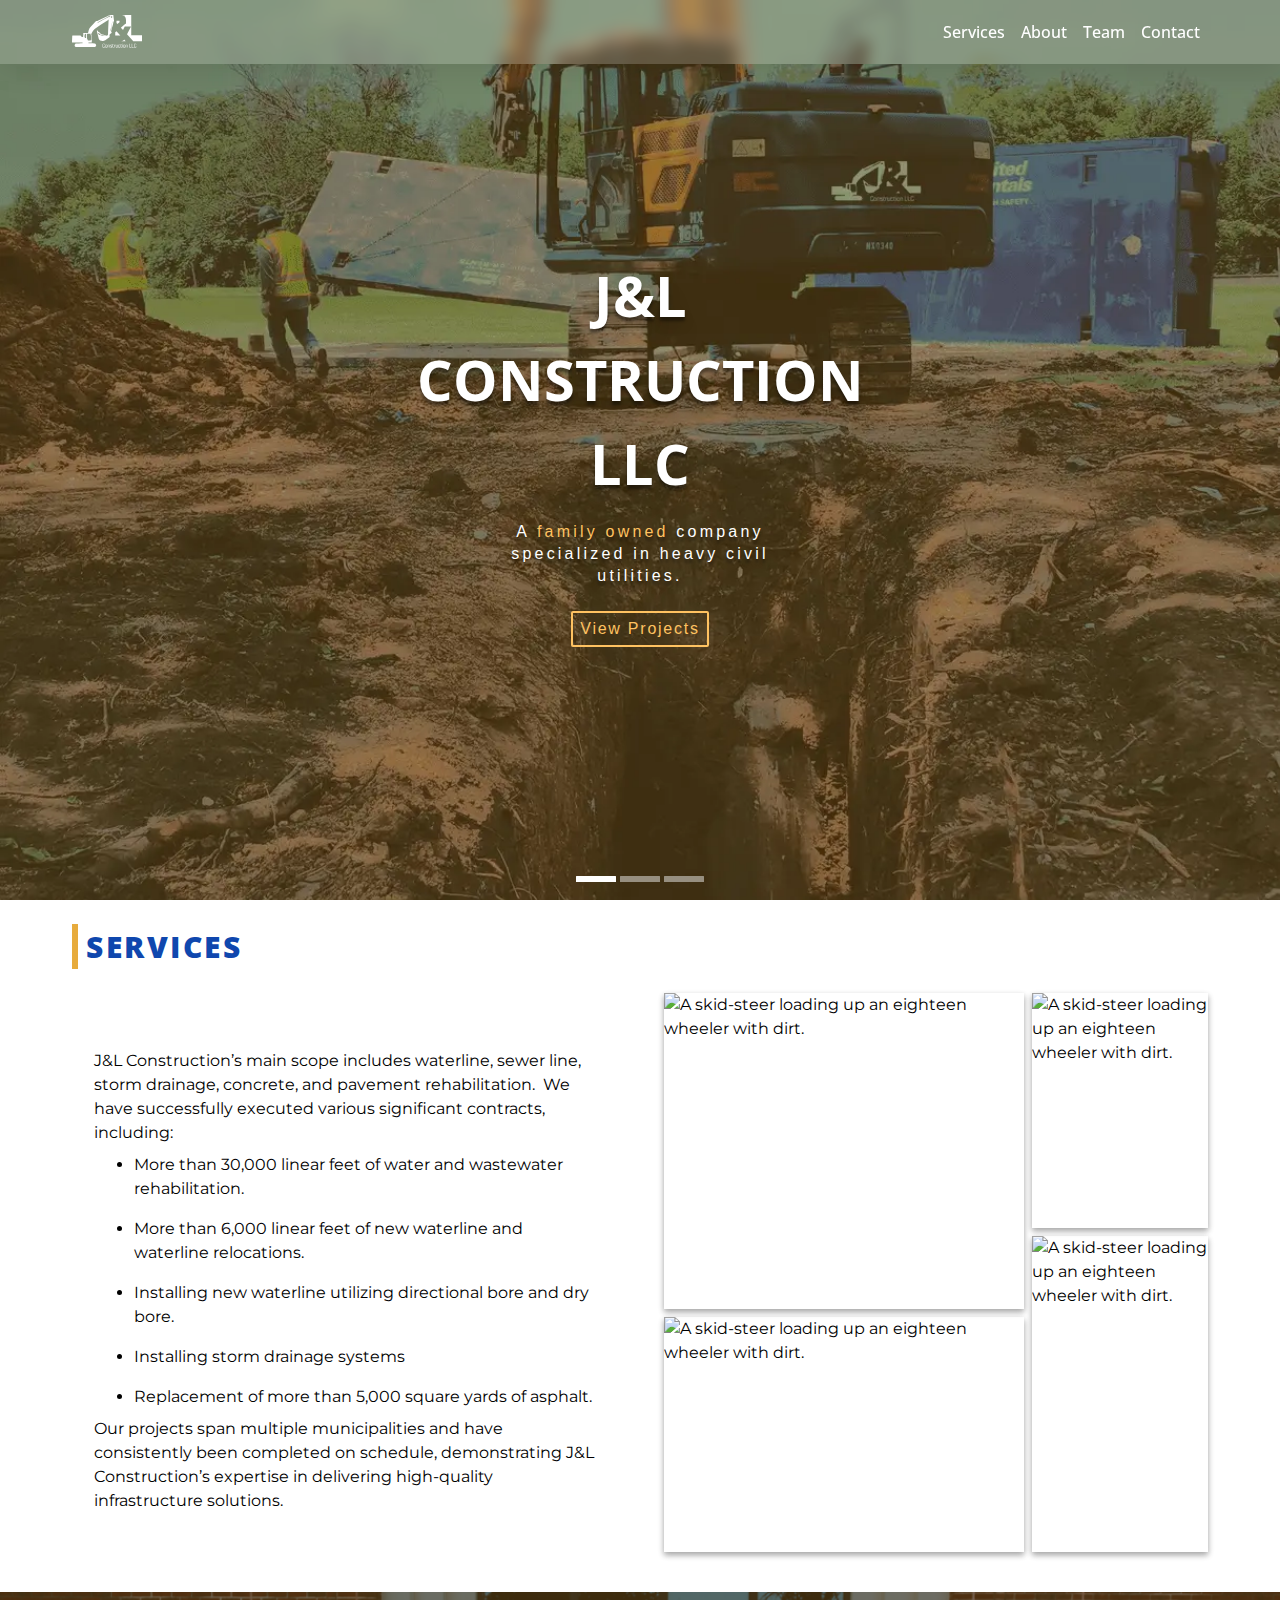
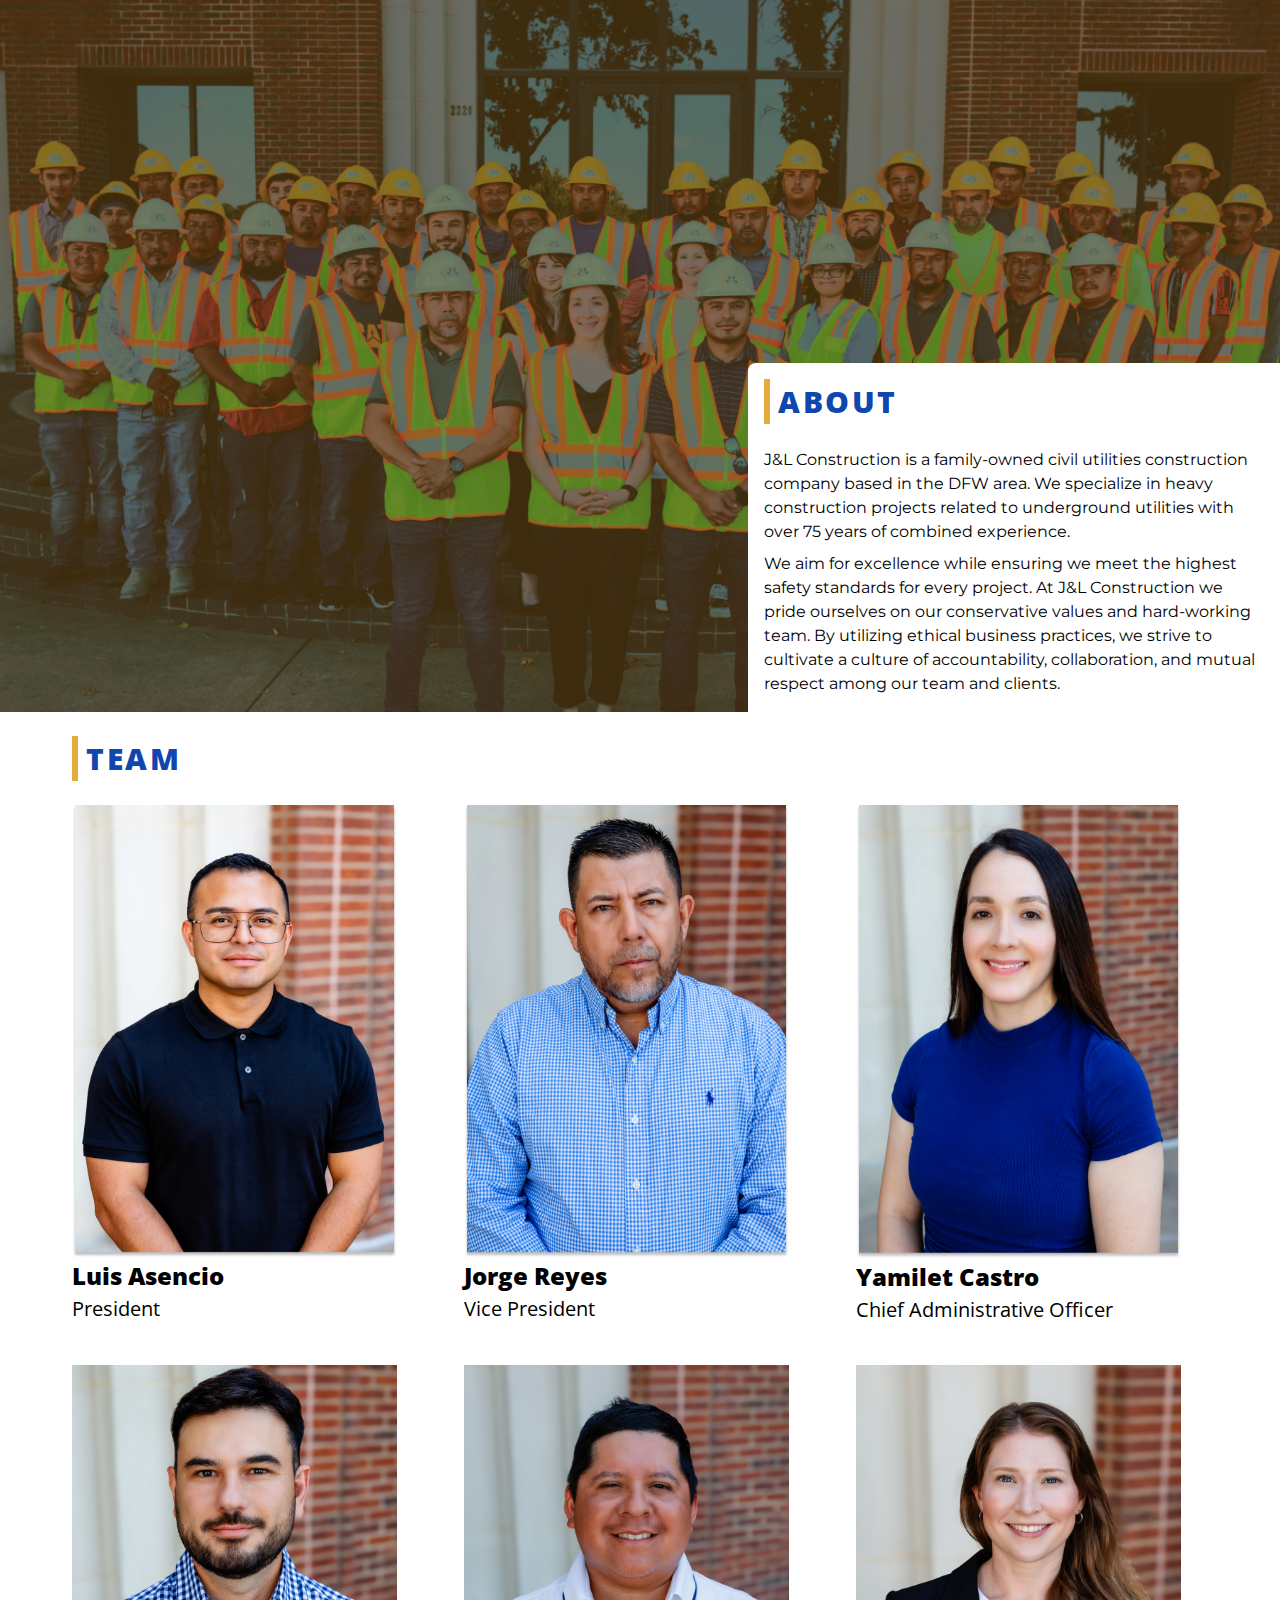
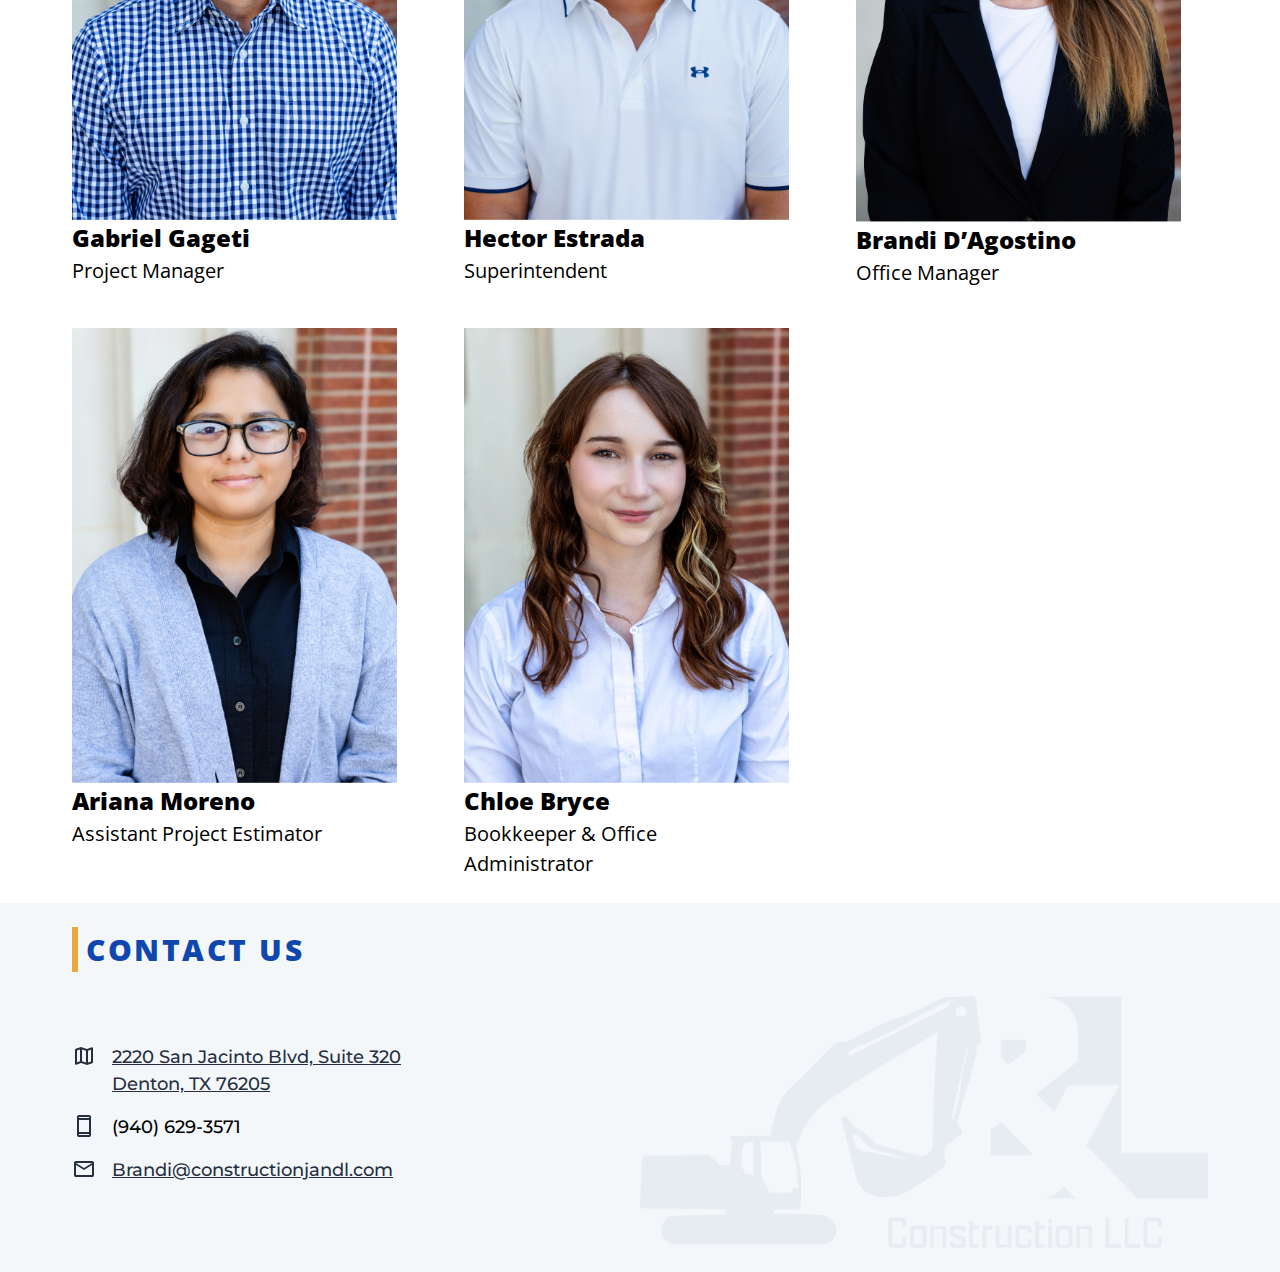
==== commit c14242ed: "complete contact section" ====
--- a/pages/construction/index.html
+++ b/pages/construction/index.html
@@ -79,7 +79,7 @@
                     <a href="#team" class="nav-items-links"> Team </a>
                   </li>
                   <li class="navigation-header-nav-items">
-                    <a href="" class="nav-items-links"> Contact </a>
+                    <a href="#contact" class="nav-items-links"> Contact </a>
                   </li>
                 </ul>
               </nav>
@@ -99,7 +99,7 @@
                   <a href="#team" class="nav-items-links"> Team </a>
                 </li>
                 <li class="navigation-header-nav-items">
-                  <a href="" class="nav-items-links"> Contact </a>
+                  <a href="#contact" class="nav-items-links"> Contact </a>
                 </li>
               </ul>
             </nav>
@@ -119,20 +119,20 @@
               <li class="carousel__slide carousel__slide--active">
                 <img
                   class="carousel__img"
-                  src="assets/images/Landing/landing-img1.webp"
+                  src="./assets/images/Landing/landing-img1.webp"
                   alt="Excavator in front of a trench."
                 />
               </li>
               <li class="carousel__slide">
                 <img
-                  src="assets/images/Landing/landing-img2.webp"
+                  src="./assets/images/Landing/landing-img2.webp"
                   class="carousel__img"
                   alt="Excavator collecting dirt."
                 />
               </li>
               <li class="carousel__slide">
                 <img
-                  src="assets/images/Landing/landing-img3.webp"
+                  src="./assets/images/Landing/landing-img3.webp"
                   class="carousel__img"
                   alt="A group of construction workers observing an excavator digging a trench."
                 />
@@ -181,7 +181,7 @@
                 class="service__img-container grid-col-span-4 grid-row-span-4 mobile-hide-img"
               >
                 <img
-                  src="assets/images/Services/service-img4.webp"
+                  src="/assets/images/Services/service-img4.webp"
                   alt="A skid-steer loading up an eighteen wheeler with dirt."
                   class="page__section_img"
                 />
@@ -190,7 +190,7 @@
                 class="service__img-container grid-col-span-2 grid-row-span-3 mobile-hide-img"
               >
                 <img
-                  src="assets/images/Services/service-img2.webp"
+                  src="/assets/images/Services/service-img2.webp"
                   alt="A skid-steer loading up an eighteen wheeler with dirt."
                   class="page__section_img"
                 />
@@ -199,7 +199,7 @@
                 class="service__img-container grid-col-span-4 grid-row-span-3 mobile-hide-img"
               >
                 <img
-                  src="assets/images/Services/service-img1.webp"
+                  src="/assets/images/Services/service-img1.webp"
                   alt="A skid-steer loading up an eighteen wheeler with dirt."
                   class="page__section_img"
                 />
@@ -208,7 +208,7 @@
                 class="service__img-container grid-col-span-2 last-grid-container"
               >
                 <img
-                  src="assets/images/Services/service-img3.webp"
+                  src="/assets/images/Services/service-img3.webp"
                   alt="A skid-steer loading up an eighteen wheeler with dirt."
                   class="page__section_img service__section-img"
                 />
@@ -410,6 +410,58 @@
       <!------------------------------------------->
       <!--                Contact                -->
       <!------------------------------------------->
+      <section id="contact" class="page__section contact__section">
+        <div class="container">
+          <h2 class="page__section-header">Contact Us</h2>
+          <div class="contact__section-grid">
+            <!-- logo -->
+            <div class="contact__logo-container">
+              <img
+                src="assets/images/Contact/logo-contact-section-lg.png"
+                alt="J&L Construction Logo"
+              />
+            </div>
+            <div class="contact__section-info">
+              <div class="contact__section-info-detail">
+                <div class="contact__section-icon-container">
+                  <img src="assets/icons/map_icon.svg" alt="Map icon" />
+                </div>
+                <p class="contact__section-icon-text">
+                  <a
+                    class="contact__section-anchor"
+                    target="_blank"
+                    href="https://www.google.com/maps/place/2220+San+Jacinto+Blvd,+Denton,+TX+76205/@33.1926211,-97.1126436,16z/data=!3m1!4b1!4m6!3m5!1s0x864dcadf3cadfd25:0x8117592d6723307f!8m2!3d33.1926211!4d-97.1100687!16s%2Fg%2F11bytpj0jb?entry=ttu&g_ep=EgoyMDI0MDgyMS4wIKXMDSoASAFQAw%3D%3D"
+                  >
+                    2220 San Jacinto Blvd, Suite 320 <br />
+                    Denton, TX 76205</a
+                  >
+                </p>
+              </div>
+              <div class="contact__section-info-detail">
+                <div class="contact__section-icon-container">
+                  <img
+                    src="assets/icons/smartphone_icon.svg"
+                    alt="Smartphone icon"
+                  />
+                </div>
+                <p class="contact__section-icon-text">(940) 629-3571</p>
+              </div>
+              <div class="contact__section-info-detail">
+                <div class="contact__section-icon-container">
+                  <img src="assets/icons/mail_icon.svg" alt="Mail icon" />
+                </div>
+                <p class="contact__section-icon-text">
+                  <a
+                    href="mailto:Brandi@constructionjandl.com"
+                    class="contact__section-anchor"
+                    >Brandi@constructionjandl.com</a
+                  >
+                </p>
+              </div>
+            </div>
+          </div>
+        </div>
+      </section>
     </main>
   </body>
 </html>
--- a/pages/construction/css/variables.css
+++ b/pages/construction/css/variables.css
@@ -31,6 +31,7 @@
 
   --neutral-light: #fff;
   --neutral-grey: #d8dadb91;
+  --sections-color: rgb(244, 247, 250);
   --neutral-dark: #252f3f;
 
   --primary-light: hsl(60, 100%, 97%);
--- a/pages/construction/css/style.css
+++ b/pages/construction/css/style.css
@@ -285,7 +285,7 @@
 /******** About Section ********/
 /*******************************/
 .about__section {
-  background-color: rgb(244, 247, 250);
+  background-color: var(--sections-color);
 }
 
 .about__section-body {
@@ -328,6 +328,63 @@
   font-weight: 400;
   font-size: 20px;
 }
+
+/* Contact */
+.contact__section {
+  background-color: var(--sections-color);
+  font-weight: var(--font-weight-semi-bold);
+  font-size: 1.125rem;
+}
+
+.contact__section-grid {
+  display: grid;
+  grid-template-columns: 1fr;
+  place-items: center;
+}
+
+.contact__section-info {
+  grid-area: 1/1;
+  height: 100%;
+  display: flex;
+  flex-direction: column;
+  justify-content: center;
+}
+
+.contact__section-info-detail {
+  display: flex;
+  flex-direction: row;
+  margin-bottom: var(--spacing-medium);
+}
+
+.contact__section-icon-container {
+  margin-right: var(--spacing-medium);
+}
+
+.contact__logo-container {
+  grid-area: 1/1;
+}
+
+.contact__section-anchor {
+  color: var(--neutral-dark);
+}
+
+/* ================================================================================================ */
+/*******************************/
+/**** Media Query - 600px ******/
+/*******************************/
+@media screen and (min-width: 600px) {
+  .contact__section-grid {
+    grid-template-columns: repeat(2, 1fr);
+    place-items: start;
+  }
+  .contact__logo-container {
+    grid-area: 1 / 2 / 1 / 2;
+  }
+  .contact__logo-container img {
+    width: 600px;
+  }
+}
+
 /* ================================================================================================ */
 /*******************************/
 /**** Media Query - 770px ******/
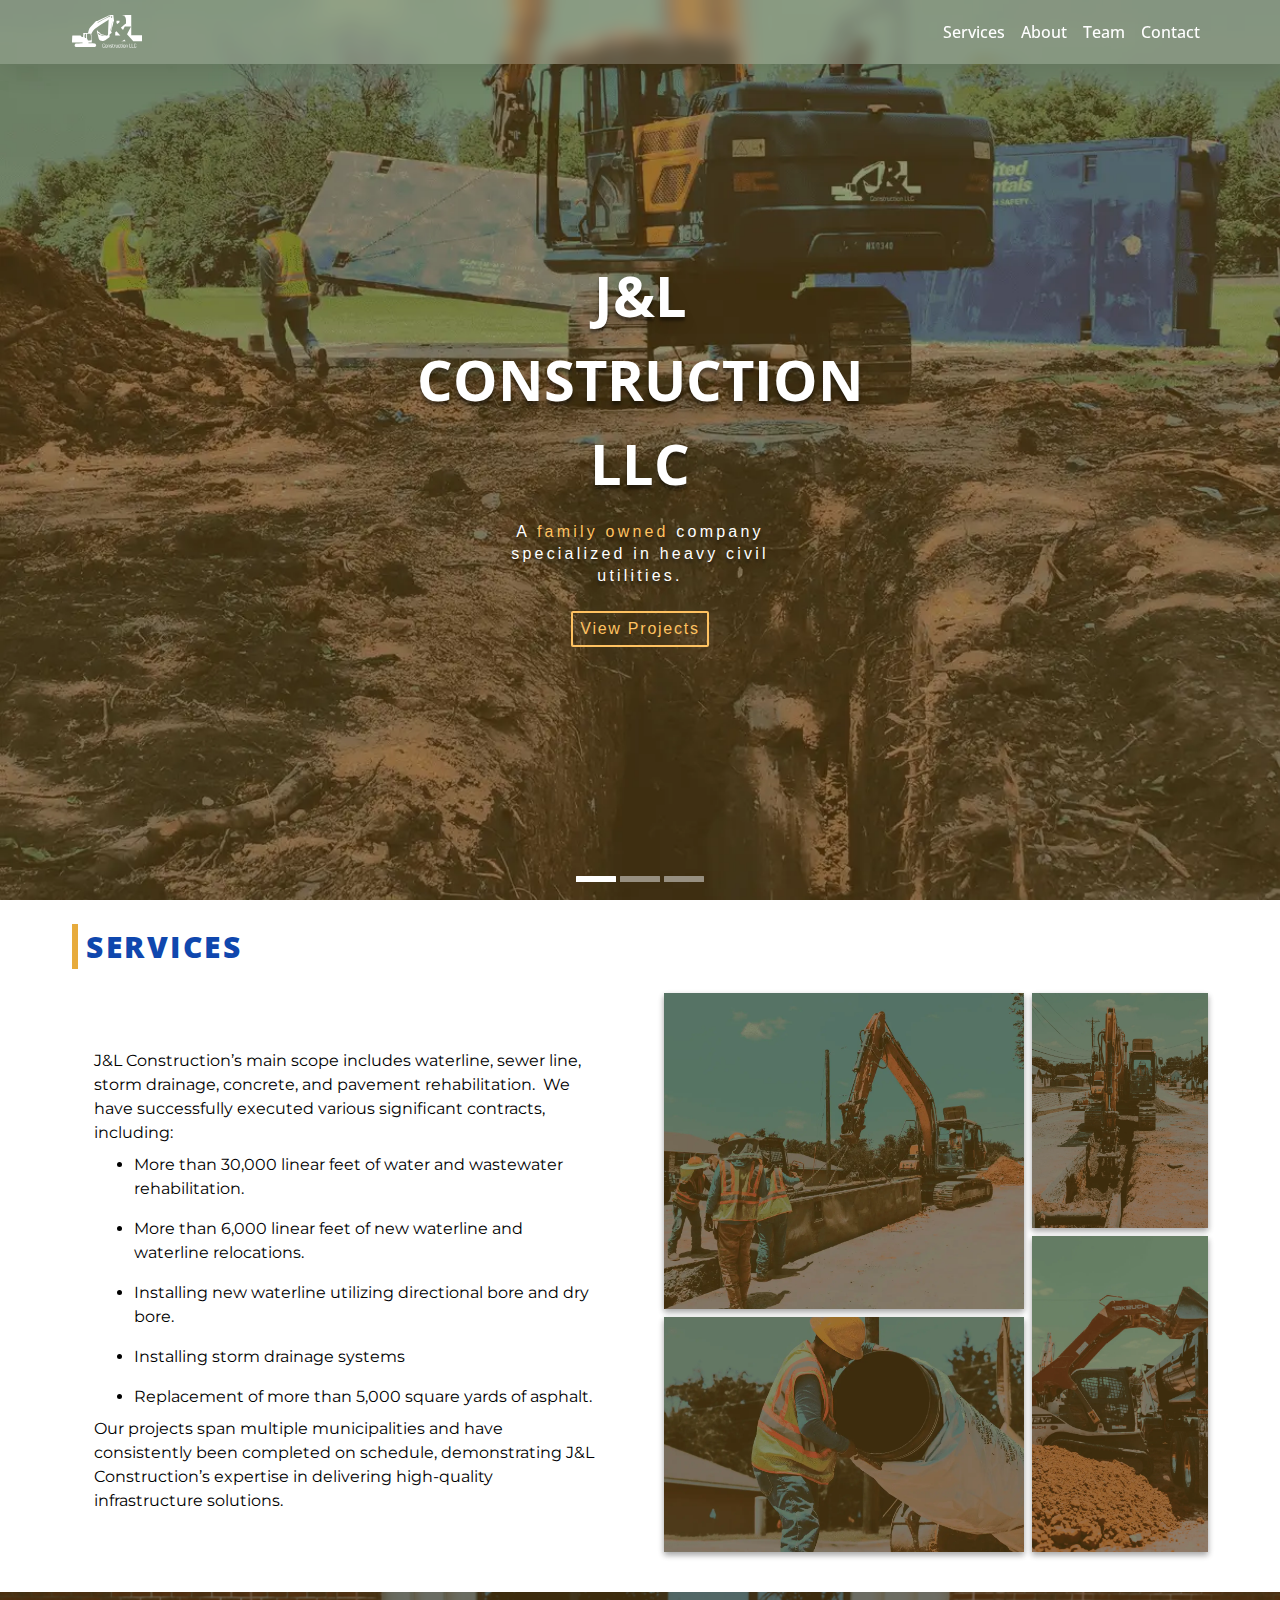
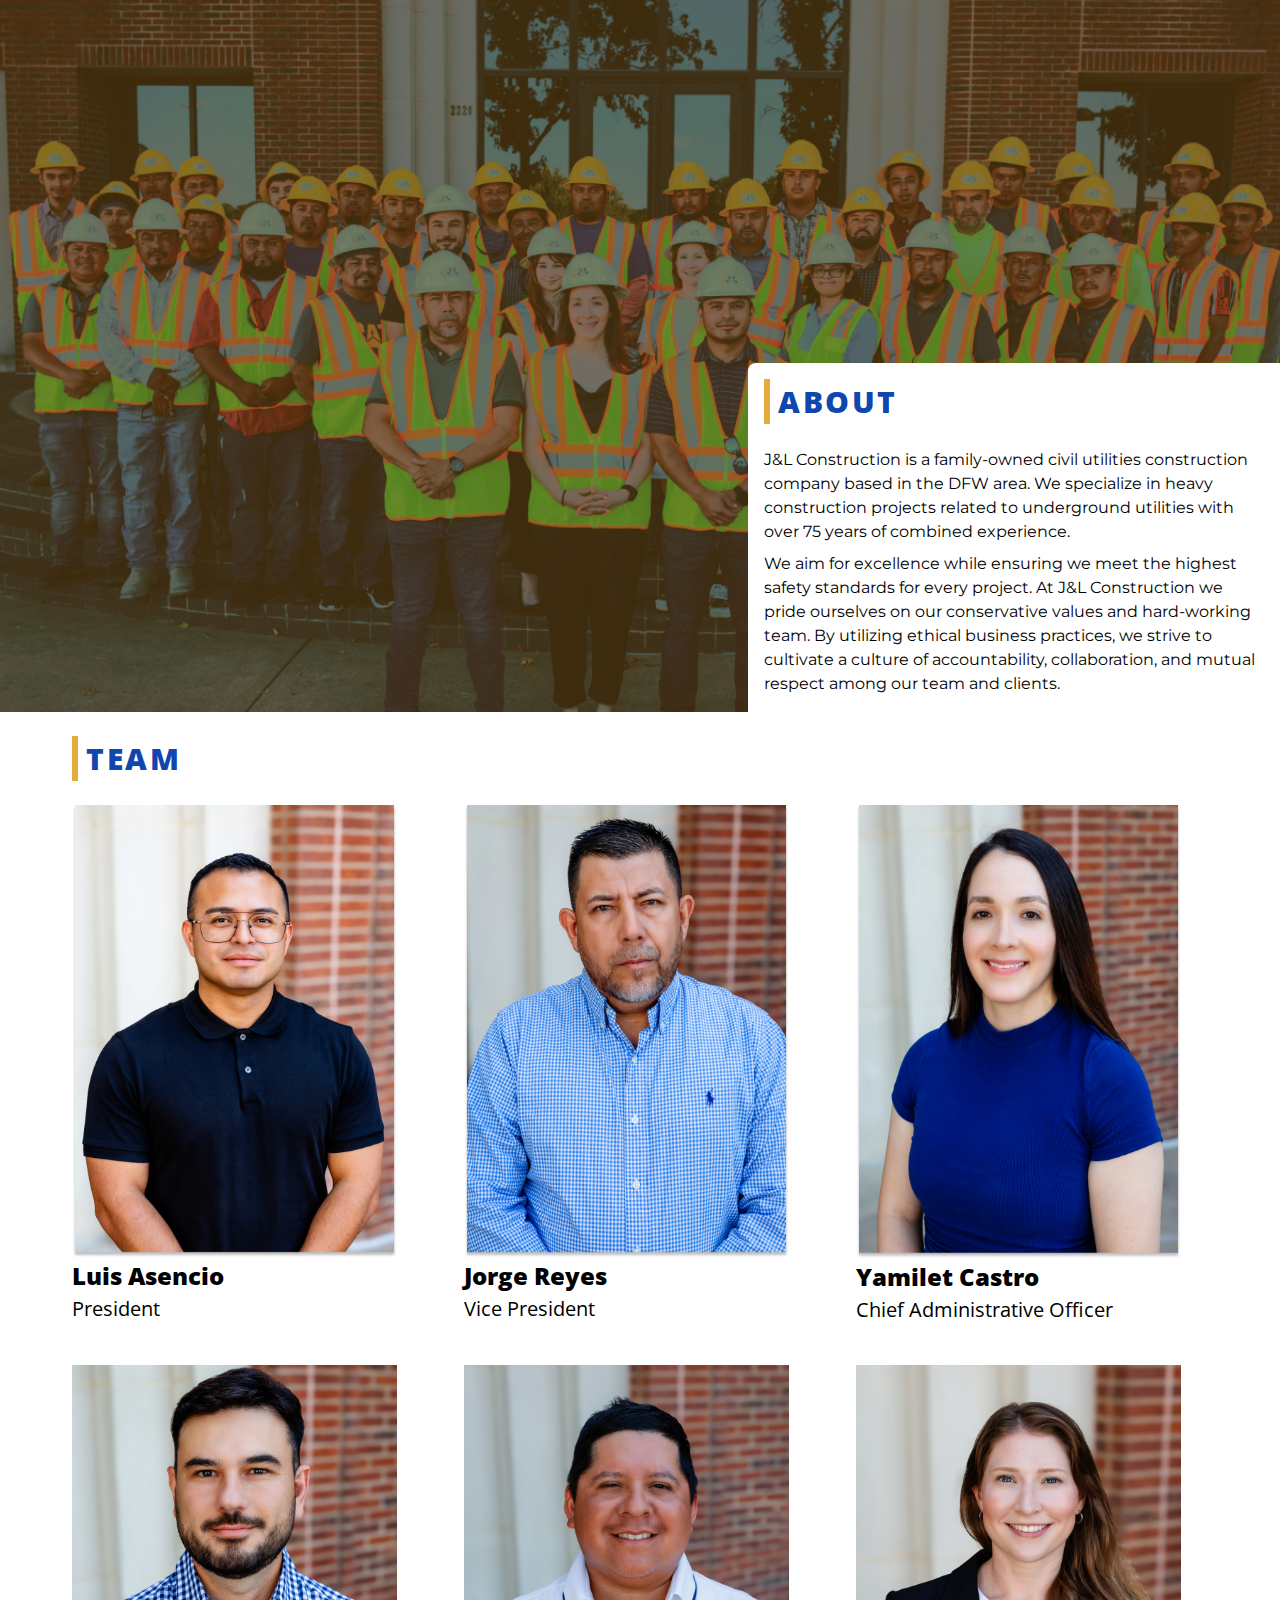
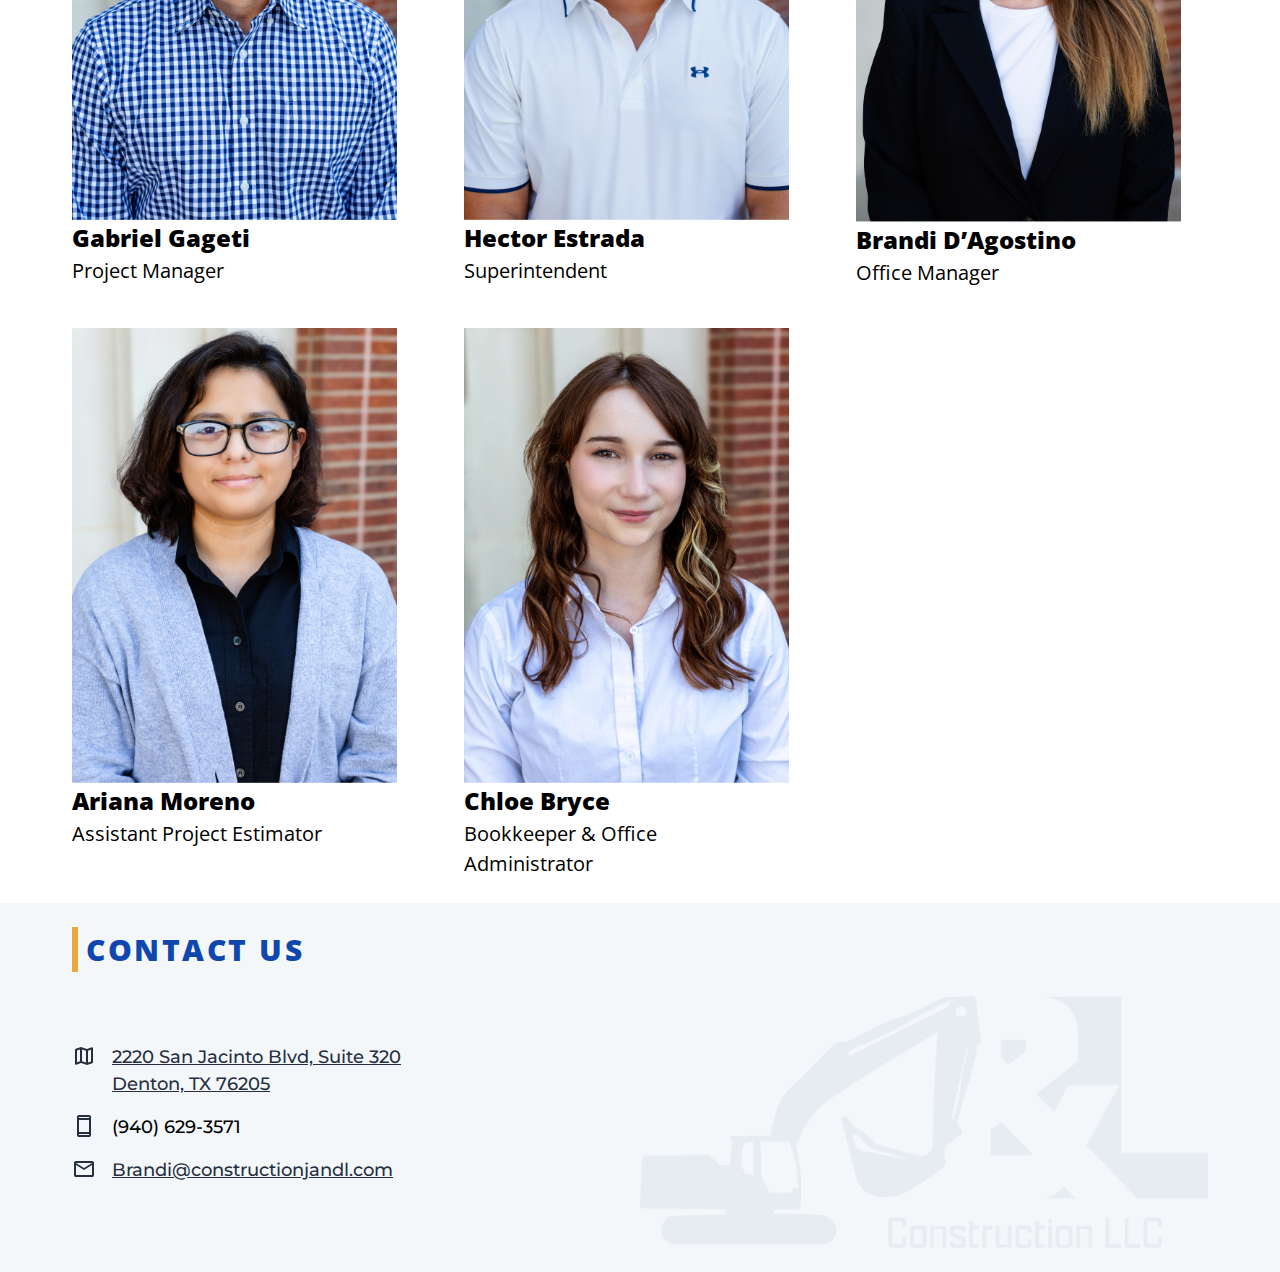
==== commit 8ccf7079: "fix broken img link in service section" ====
--- a/pages/construction/index.html
+++ b/pages/construction/index.html
@@ -119,20 +119,20 @@
               <li class="carousel__slide carousel__slide--active">
                 <img
                   class="carousel__img"
-                  src="./assets/images/Landing/landing-img1.webp"
+                  src="assets/images/Landing/landing-img1.webp"
                   alt="Excavator in front of a trench."
                 />
               </li>
               <li class="carousel__slide">
                 <img
-                  src="./assets/images/Landing/landing-img2.webp"
+                  src="assets/images/Landing/landing-img2.webp"
                   class="carousel__img"
                   alt="Excavator collecting dirt."
                 />
               </li>
               <li class="carousel__slide">
                 <img
-                  src="./assets/images/Landing/landing-img3.webp"
+                  src="assets/images/Landing/landing-img3.webp"
                   class="carousel__img"
                   alt="A group of construction workers observing an excavator digging a trench."
                 />
@@ -181,7 +181,7 @@
                 class="service__img-container grid-col-span-4 grid-row-span-4 mobile-hide-img"
               >
                 <img
-                  src="/assets/images/Services/service-img4.webp"
+                  src="assets/images/Services/service-img4.webp"
                   alt="A skid-steer loading up an eighteen wheeler with dirt."
                   class="page__section_img"
                 />
@@ -190,7 +190,7 @@
                 class="service__img-container grid-col-span-2 grid-row-span-3 mobile-hide-img"
               >
                 <img
-                  src="/assets/images/Services/service-img2.webp"
+                  src="assets/images/Services/service-img2.webp"
                   alt="A skid-steer loading up an eighteen wheeler with dirt."
                   class="page__section_img"
                 />
@@ -199,7 +199,7 @@
                 class="service__img-container grid-col-span-4 grid-row-span-3 mobile-hide-img"
               >
                 <img
-                  src="/assets/images/Services/service-img1.webp"
+                  src="assets/images/Services/service-img1.webp"
                   alt="A skid-steer loading up an eighteen wheeler with dirt."
                   class="page__section_img"
                 />
@@ -208,7 +208,7 @@
                 class="service__img-container grid-col-span-2 last-grid-container"
               >
                 <img
-                  src="/assets/images/Services/service-img3.webp"
+                  src="assets/images/Services/service-img3.webp"
                   alt="A skid-steer loading up an eighteen wheeler with dirt."
                   class="page__section_img service__section-img"
                 />
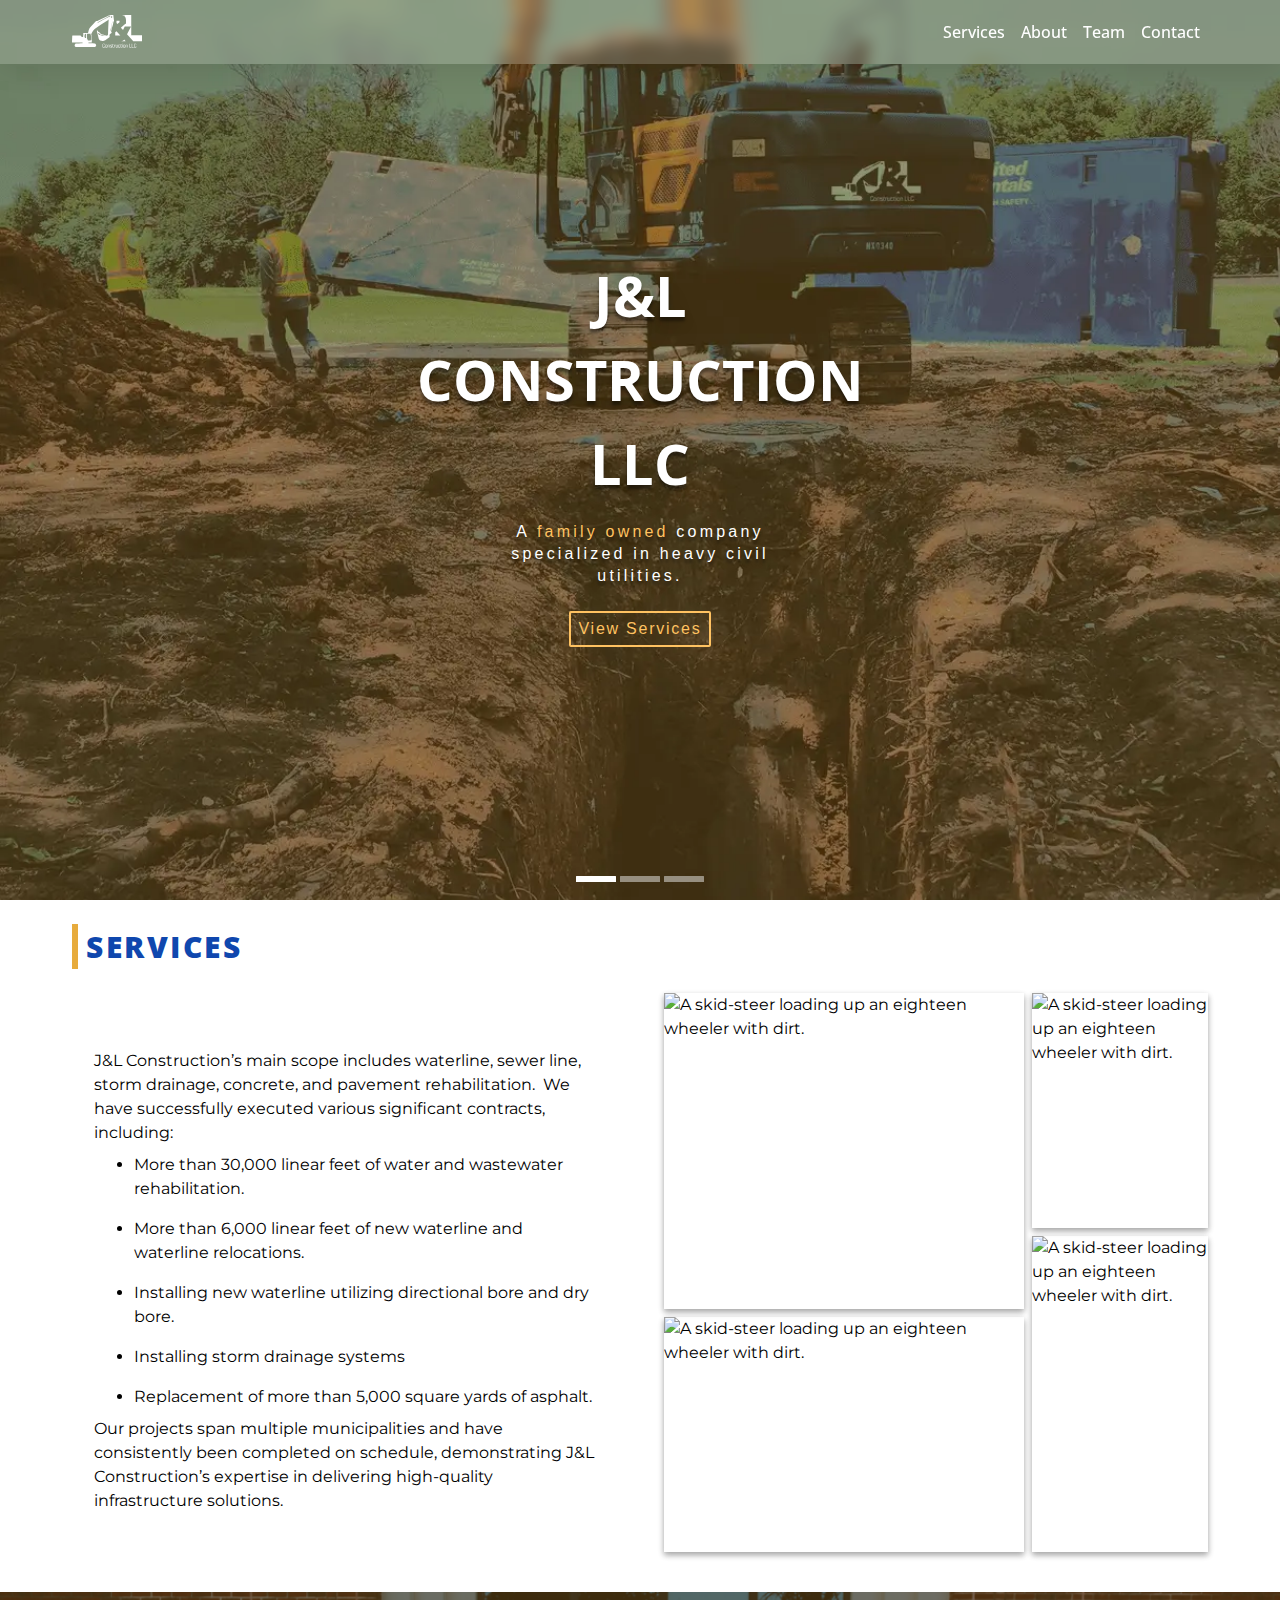
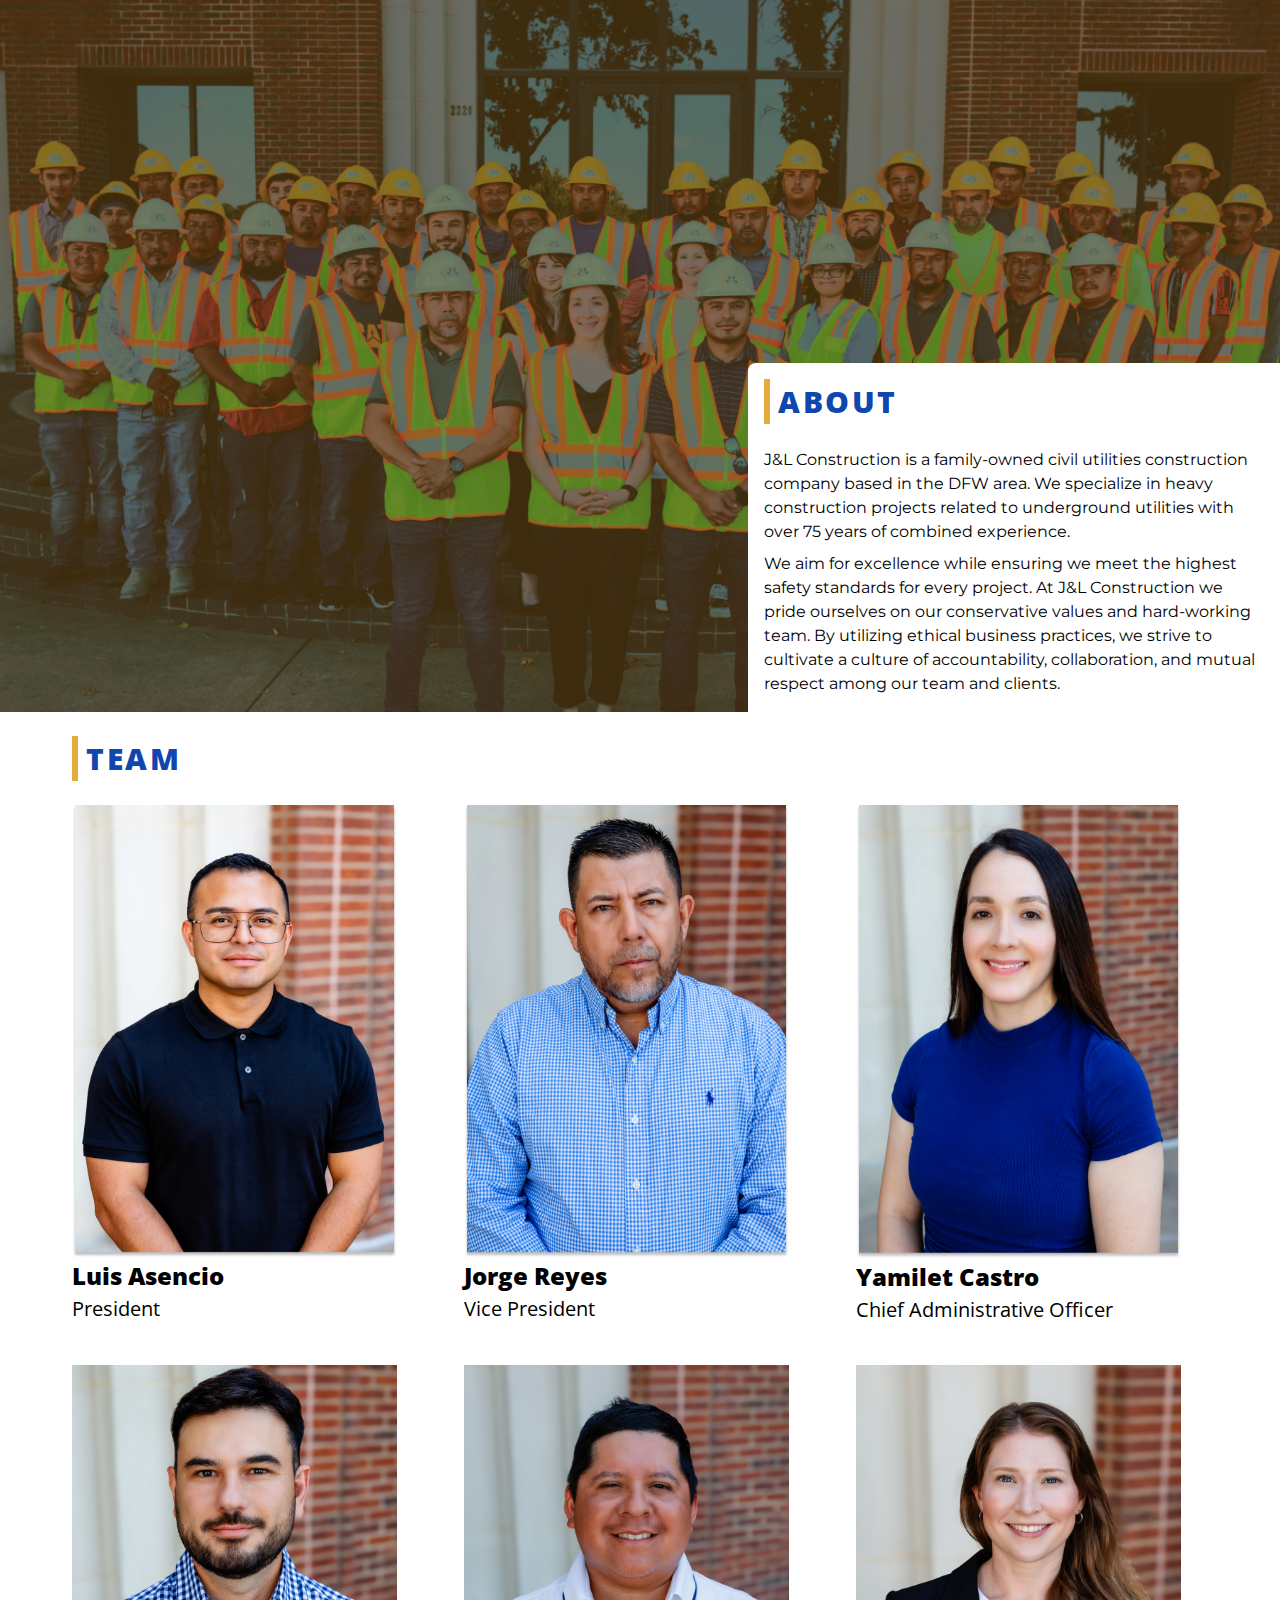
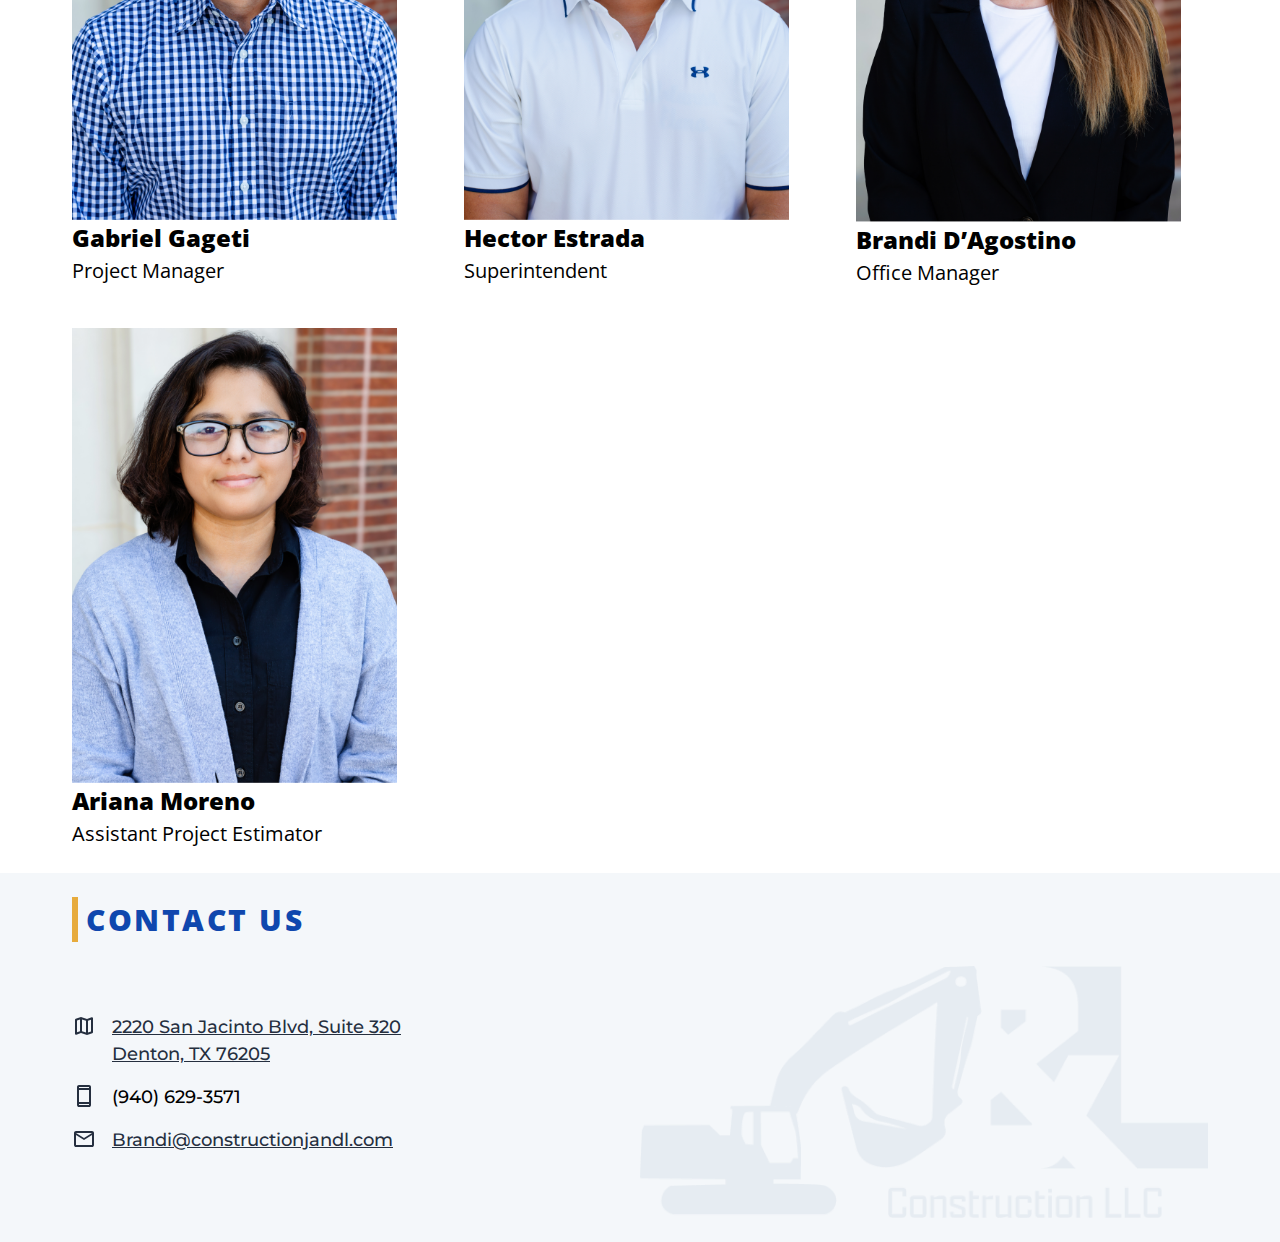
==== commit 4ff1fe43: "remove team member" ====
--- a/pages/construction/index.html
+++ b/pages/construction/index.html
@@ -119,20 +119,20 @@
               <li class="carousel__slide carousel__slide--active">
                 <img
                   class="carousel__img"
-                  src="assets/images/Landing/landing-img1.webp"
+                  src="./assets/images/Landing/landing-img1.webp"
                   alt="Excavator in front of a trench."
                 />
               </li>
               <li class="carousel__slide">
                 <img
-                  src="assets/images/Landing/landing-img2.webp"
+                  src="./assets/images/Landing/landing-img2.webp"
                   class="carousel__img"
                   alt="Excavator collecting dirt."
                 />
               </li>
               <li class="carousel__slide">
                 <img
-                  src="assets/images/Landing/landing-img3.webp"
+                  src="./assets/images/Landing/landing-img3.webp"
                   class="carousel__img"
                   alt="A group of construction workers observing an excavator digging a trench."
                 />
@@ -151,7 +151,7 @@
             specialized in heavy civil <br />utilities.
           </p>
           <a href="#services">
-            <button class="hero__section-button">View Projects</button>
+            <button class="hero__section-button">View Services</button>
           </a>
         </div>
         <div class="carousel__nav">
@@ -181,7 +181,7 @@
                 class="service__img-container grid-col-span-4 grid-row-span-4 mobile-hide-img"
               >
                 <img
-                  src="assets/images/Services/service-img4.webp"
+                  src="/assets/images/Services/service-img4.webp"
                   alt="A skid-steer loading up an eighteen wheeler with dirt."
                   class="page__section_img"
                 />
@@ -190,7 +190,7 @@
                 class="service__img-container grid-col-span-2 grid-row-span-3 mobile-hide-img"
               >
                 <img
-                  src="assets/images/Services/service-img2.webp"
+                  src="/assets/images/Services/service-img2.webp"
                   alt="A skid-steer loading up an eighteen wheeler with dirt."
                   class="page__section_img"
                 />
@@ -199,7 +199,7 @@
                 class="service__img-container grid-col-span-4 grid-row-span-3 mobile-hide-img"
               >
                 <img
-                  src="assets/images/Services/service-img1.webp"
+                  src="/assets/images/Services/service-img1.webp"
                   alt="A skid-steer loading up an eighteen wheeler with dirt."
                   class="page__section_img"
                 />
@@ -208,7 +208,7 @@
                 class="service__img-container grid-col-span-2 last-grid-container"
               >
                 <img
-                  src="assets/images/Services/service-img3.webp"
+                  src="/assets/images/Services/service-img3.webp"
                   alt="A skid-steer loading up an eighteen wheeler with dirt."
                   class="page__section_img service__section-img"
                 />
@@ -387,23 +387,6 @@
                 <h3 class="team_card-subtitle">Assistant Project Estimator</h3>
               </div>
             </article>
-            <article class="team__card">
-              <div class="team__card-header">
-                <figure class="team__card-figure">
-                  <img
-                    src="assets/images/Team/Chloe Bryce.webp"
-                    alt="portrait of Bookkeeper & Office Administrator Chloe Bryce."
-                    class="team__card-image"
-                  />
-                </figure>
-              </div>
-              <div class="team__card-body">
-                <h2 class="team__card-title">Chloe Bryce</h2>
-                <h3 class="team_card-subtitle">
-                  Bookkeeper & Office Administrator
-                </h3>
-              </div>
-            </article>
           </div>
         </div>
       </section>
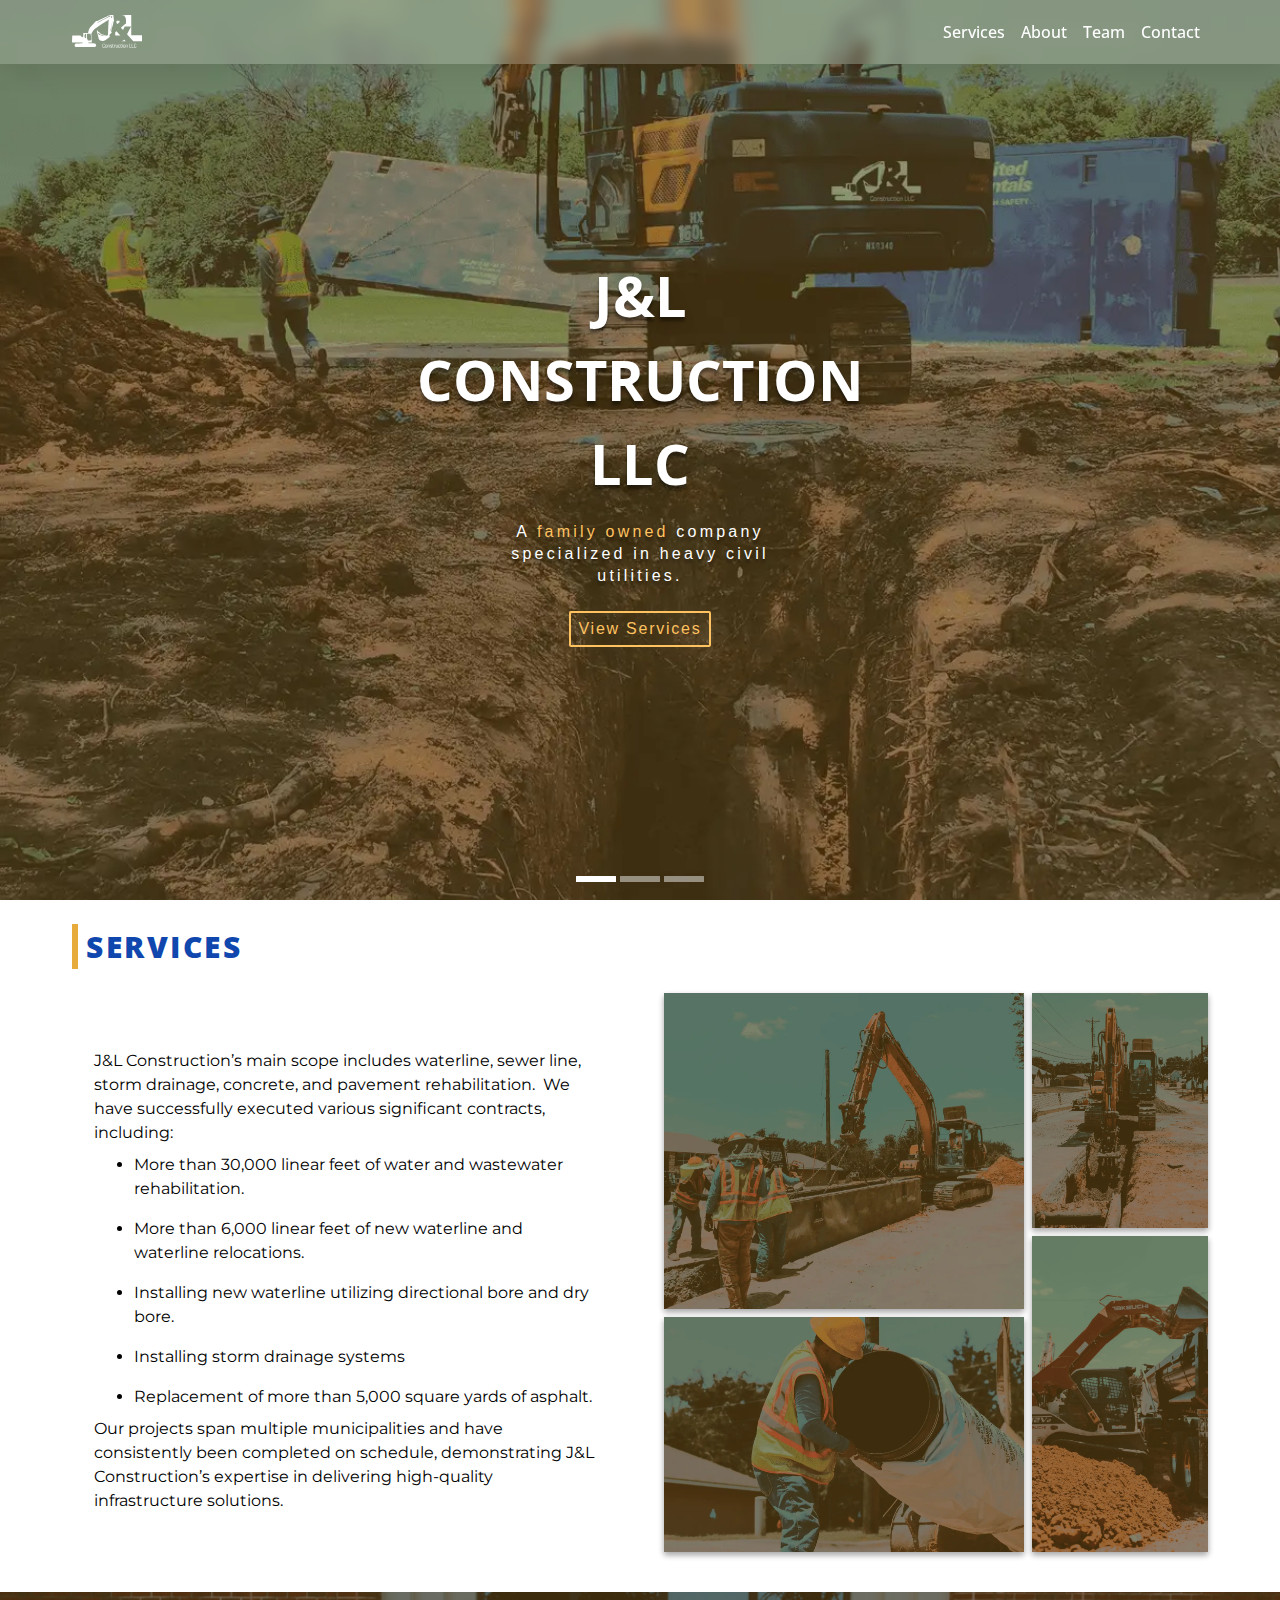
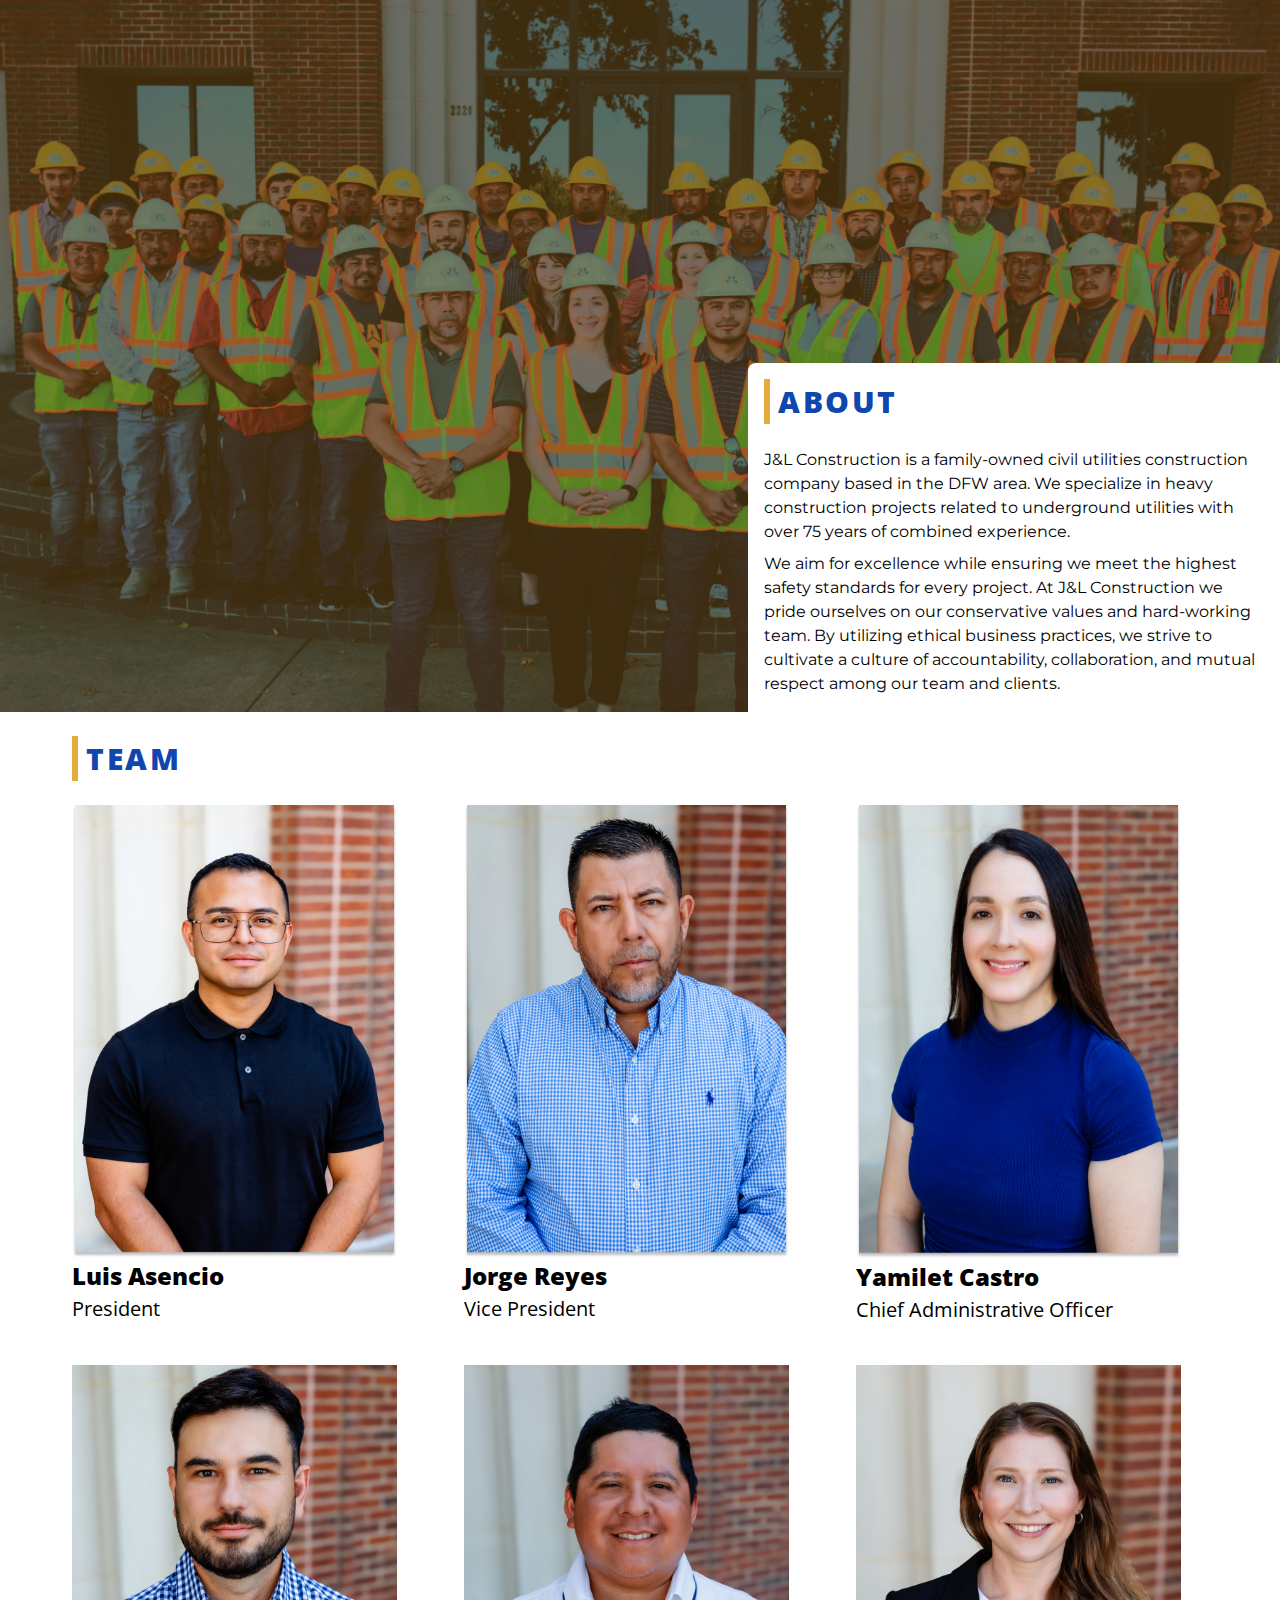
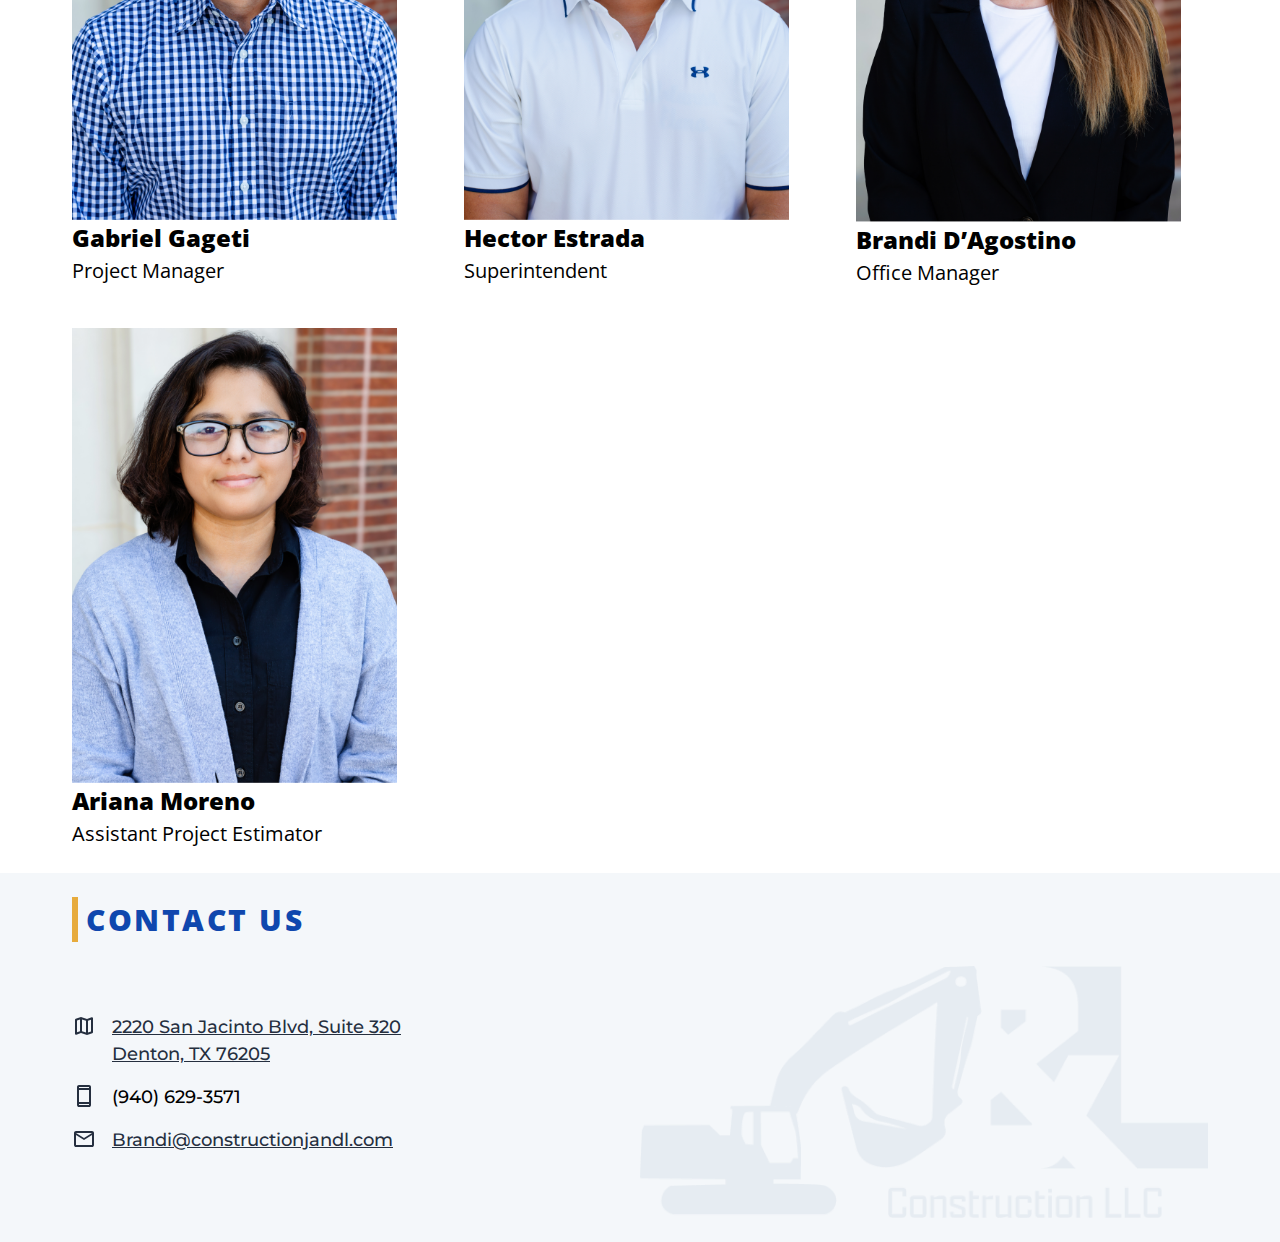
==== commit 7ab978ac: "chamge img src" ====
--- a/pages/construction/index.html
+++ b/pages/construction/index.html
@@ -119,20 +119,20 @@
               <li class="carousel__slide carousel__slide--active">
                 <img
                   class="carousel__img"
-                  src="./assets/images/Landing/landing-img1.webp"
+                  src="assets/images/Landing/landing-img1.webp"
                   alt="Excavator in front of a trench."
                 />
               </li>
               <li class="carousel__slide">
                 <img
-                  src="./assets/images/Landing/landing-img2.webp"
+                  src="assets/images/Landing/landing-img2.webp"
                   class="carousel__img"
                   alt="Excavator collecting dirt."
                 />
               </li>
               <li class="carousel__slide">
                 <img
-                  src="./assets/images/Landing/landing-img3.webp"
+                  src="assets/images/Landing/landing-img3.webp"
                   class="carousel__img"
                   alt="A group of construction workers observing an excavator digging a trench."
                 />
@@ -181,7 +181,7 @@
                 class="service__img-container grid-col-span-4 grid-row-span-4 mobile-hide-img"
               >
                 <img
-                  src="/assets/images/Services/service-img4.webp"
+                  src="assets/images/Services/service-img4.webp"
                   alt="A skid-steer loading up an eighteen wheeler with dirt."
                   class="page__section_img"
                 />
@@ -190,7 +190,7 @@
                 class="service__img-container grid-col-span-2 grid-row-span-3 mobile-hide-img"
               >
                 <img
-                  src="/assets/images/Services/service-img2.webp"
+                  src="assets/images/Services/service-img2.webp"
                   alt="A skid-steer loading up an eighteen wheeler with dirt."
                   class="page__section_img"
                 />
@@ -199,7 +199,7 @@
                 class="service__img-container grid-col-span-4 grid-row-span-3 mobile-hide-img"
               >
                 <img
-                  src="/assets/images/Services/service-img1.webp"
+                  src="assets/images/Services/service-img1.webp"
                   alt="A skid-steer loading up an eighteen wheeler with dirt."
                   class="page__section_img"
                 />
@@ -208,7 +208,7 @@
                 class="service__img-container grid-col-span-2 last-grid-container"
               >
                 <img
-                  src="/assets/images/Services/service-img3.webp"
+                  src="assets/images/Services/service-img3.webp"
                   alt="A skid-steer loading up an eighteen wheeler with dirt."
                   class="page__section_img service__section-img"
                 />
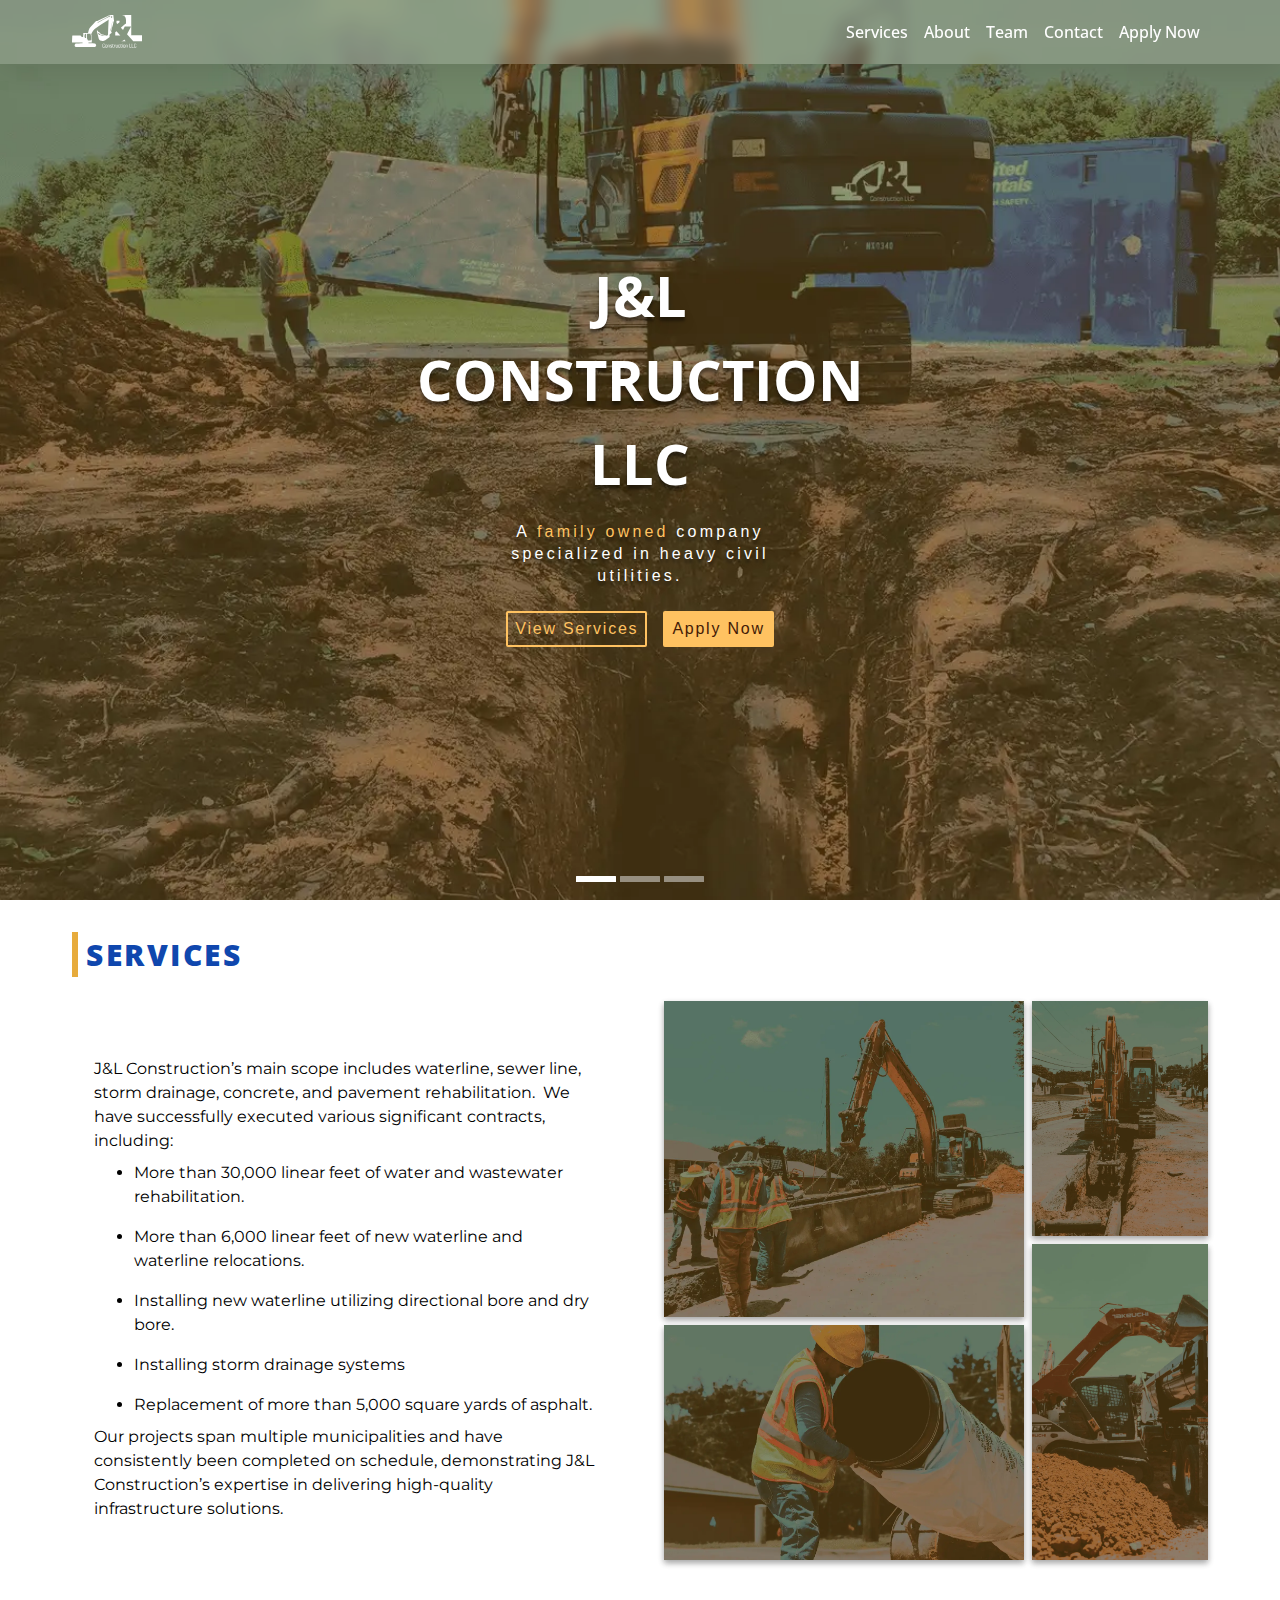
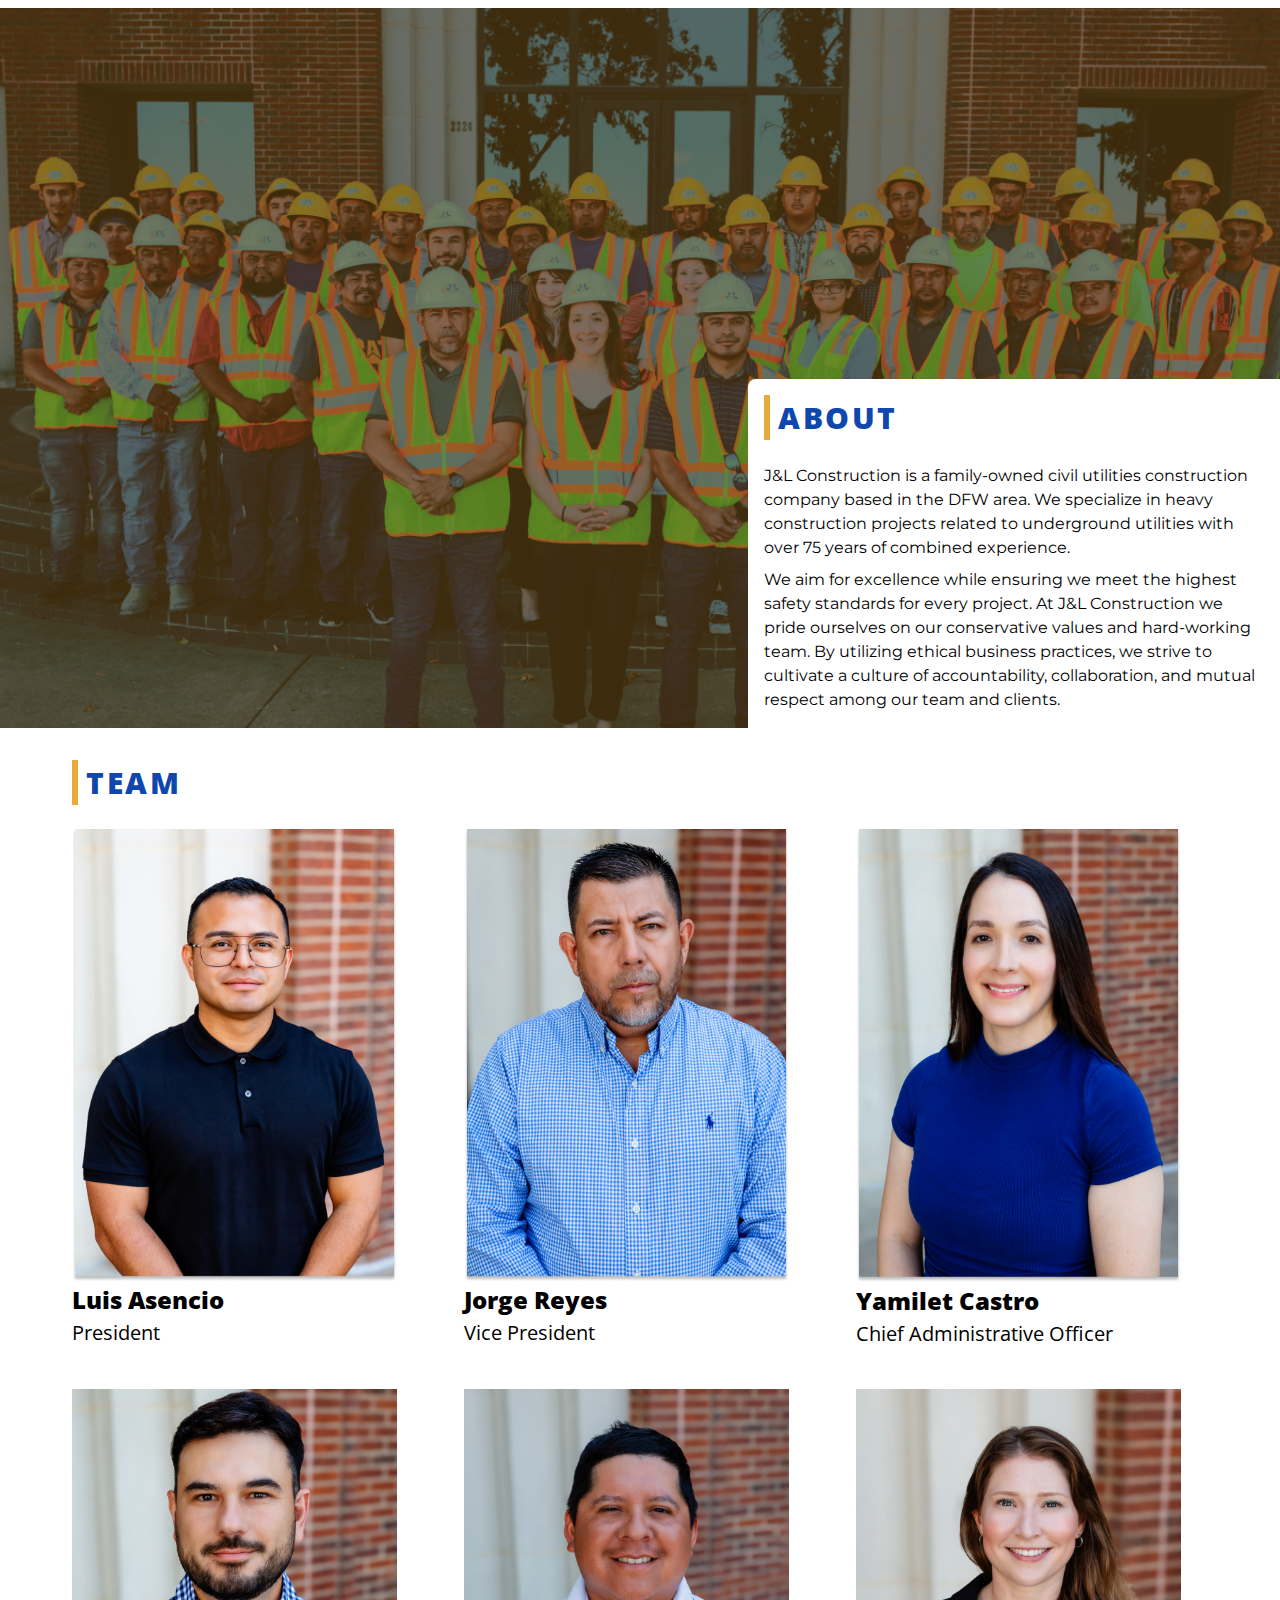
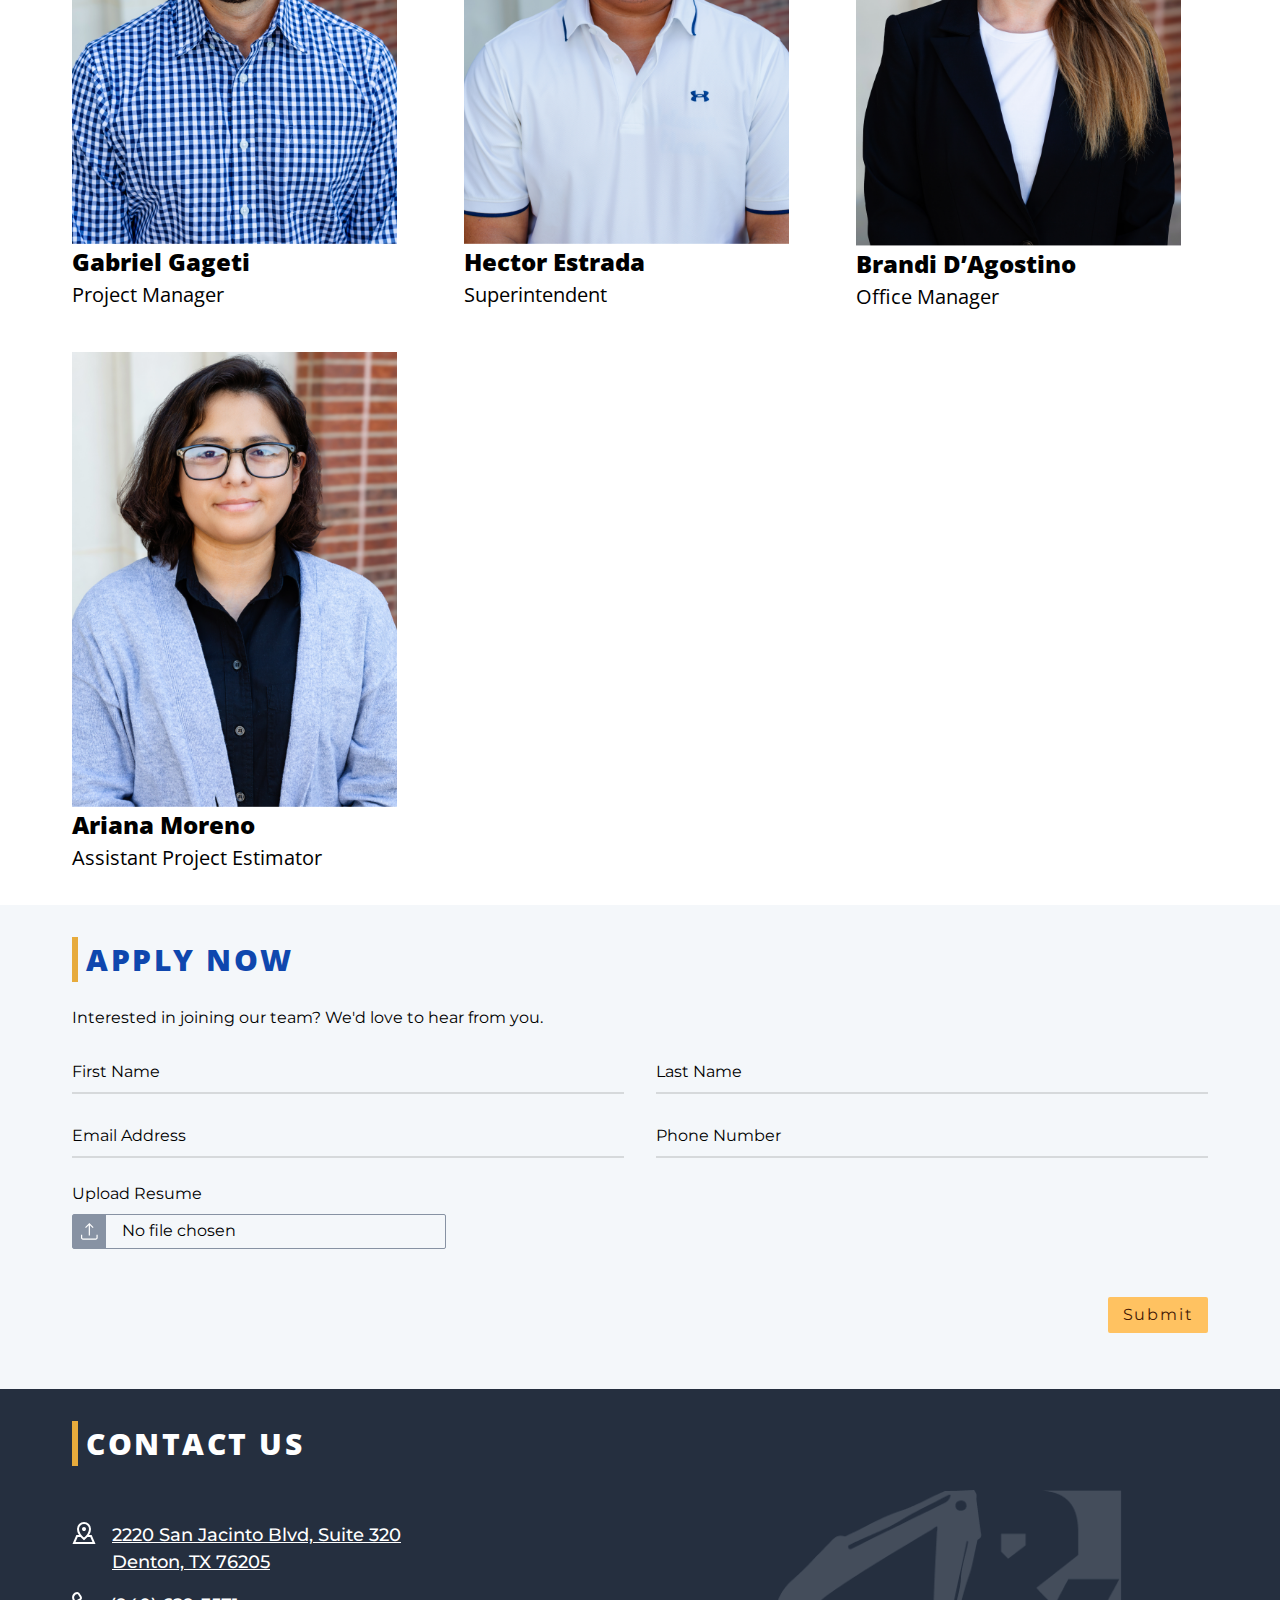
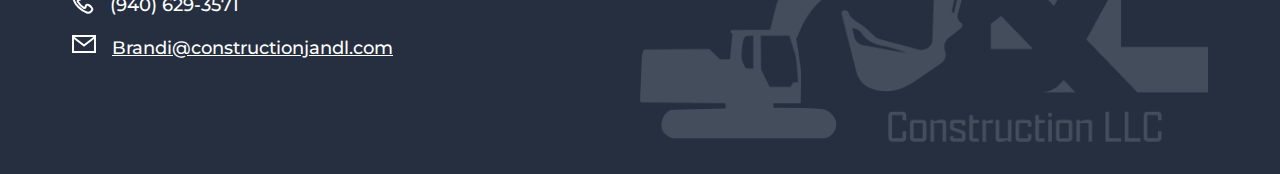
==== commit 574d7c94: "incorporated apply now section and some style changes" ====
--- a/pages/construction/index.html
+++ b/pages/construction/index.html
@@ -70,16 +70,19 @@
               <nav class="desktop__navigation-header-nav">
                 <ul>
                   <li class="navigation-header-nav-items">
-                    <a href="#services" class="nav-items-links"> Services </a>
+                    <a href="#services" class="nav-items-links">Services</a>
                   </li>
                   <li class="navigation-header-nav-items">
-                    <a href="#about" class="nav-items-links"> About </a>
+                    <a href="#about" class="nav-items-links">About</a>
                   </li>
                   <li class="navigation-header-nav-items">
-                    <a href="#team" class="nav-items-links"> Team </a>
+                    <a href="#team" class="nav-items-links">Team</a>
                   </li>
                   <li class="navigation-header-nav-items">
-                    <a href="#contact" class="nav-items-links"> Contact </a>
+                    <a href="#contact" class="nav-items-links">Contact</a>
+                  </li>
+                  <li class="navigation-header-nav-items">
+                    <a href="#applyNow" class="nav-items-links">Apply Now</a>
                   </li>
                 </ul>
               </nav>
@@ -100,6 +103,9 @@
                 </li>
                 <li class="navigation-header-nav-items">
                   <a href="#contact" class="nav-items-links"> Contact </a>
+                </li>
+                <li class="navigation-header-nav-items">
+                  <a href="#applyNow" class="nav-items-links"> Apply Now </a>
                 </li>
               </ul>
             </nav>
@@ -150,9 +156,14 @@
             A <span>family owned</span> company <br />
             specialized in heavy civil <br />utilities.
           </p>
-          <a href="#services">
-            <button class="hero__section-button">View Services</button>
-          </a>
+          <div class="hero__section-buttons__container">
+            <a href="#services">
+              <button class="hero__section-button">View Services</button>
+            </a>
+            <a href="#applyNow" class="apply__now__link">
+              <button class="hero__section-button">Apply Now</button>
+            </a>
+          </div>
         </div>
         <div class="carousel__nav">
           <button
@@ -391,6 +402,101 @@
         </div>
       </section>
       <!------------------------------------------->
+      <!--                Apply Now              -->
+      <!------------------------------------------->
+      <section id="applyNow" class="page__section apply__now__section">
+        <div class="container">
+          <h2 class="page__section-header">Apply Now</h2>
+          <!-- Sending ... -->
+          <div class="sending-form loader"></div>
+          <!-- Form Submit Result -->
+          <div class="form-submit-result">
+            <img class="form-submit-result_icon" src="" alt="" />
+            <h4 class="form-submit-result_header"></h4>
+            <p class="form-submit-result_text"></p>
+          </div>
+          <!-- Form -->
+          <div class="form-info">
+            <p>Interested in joining our team? We'd love to hear from you.</p>
+            <form
+              action="https://api.web3forms.com/submit"
+              method="POST"
+              id="form"
+              enctype="multipart/form-data"
+              method="POST"
+            >
+              <input
+                type="checkbox"
+                name="botcheck"
+                id=""
+                style="display: none"
+              />
+
+              <div class="form-row">
+                <div class="input-data">
+                  <input type="text" name="first name" required />
+                  <div class="underline"></div>
+                  <label for="">First Name</label>
+                </div>
+                <div class="input-data input-data-second-column">
+                  <input type="text" name="last name" required />
+                  <div class="underline"></div>
+                  <label for="">Last Name</label>
+                </div>
+              </div>
+              <div class="form-row">
+                <div class="input-data">
+                  <input type="email" name="email" required />
+                  <div class="underline"></div>
+                  <label for="">Email Address</label>
+                </div>
+                <div class="input-data input-data-second-column">
+                  <input
+                    type="tel"
+                    id="phoneInput"
+                    name="phone number"
+                    maxlength="12"
+                    required
+                  />
+                  <div class="underline"></div>
+                  <label for="">Phone Number</label>
+                </div>
+              </div>
+              <div class="form-row">
+                <div class="attachment__container">
+                  <p class="attachment__input__label">Upload Resume</p>
+                  <div class="attachment__input__container">
+                    <label for="attachment" class="attachment__input">
+                      <img
+                        src="assets/icons/upload_icon.svg"
+                        alt=""
+                        class="attachment__upload__icon"
+                      />
+                      <p class="attachment__uploaded__file__name">
+                        No file chosen
+                      </p>
+                    </label>
+                    <img
+                      src="assets/icons//remove_icon.svg.svg"
+                      class="attachment__remove__icon"
+                    />
+                  </div>
+                  <input
+                    type="file"
+                    name="attachment"
+                    id="attachment"
+                    required
+                  />
+                </div>
+              </div>
+              <div class="form-row submit-button_container">
+                <button type="submit">Submit</button>
+              </div>
+            </form>
+          </div>
+        </div>
+      </section>
+      <!------------------------------------------->
       <!--                Contact                -->
       <!------------------------------------------->
       <section id="contact" class="page__section contact__section">
--- a/pages/construction/css/style.css
+++ b/pages/construction/css/style.css
@@ -173,7 +173,29 @@
   color: #ffc261;
 }
 
+.hero__section-buttons__container {
+  display: flex;
+  flex-direction: column;
+  align-items: center;
+}
+
+.apply__now__link {
+  padding-top: var(--spacing-medium);
+}
+
+.apply__now__link .hero__section-button {
+  background-color: #ffc261;
+  color: #441a06;
+}
+
+.apply__now__link .hero__section-button:hover {
+  box-shadow: 0 12px 16px 0 rgba(255, 194, 97, 0.59),
+    0 17px 50px 0 rgba(255, 194, 97, 0.5);
+}
+
 .hero__section-button {
+  -webkit-transition-duration: 0.4s; /* Safari */
+  transition-duration: 0.4s;
   padding: 5px 7px;
   border: 2px solid #ffc261;
   border-radius: 2px;
@@ -183,12 +205,14 @@
 
   color: #ffc261;
   background-color: transparent;
+
+  text-decoration: none;
 }
 
 .hero__section-button:hover {
   cursor: pointer;
   background-color: #ffc261;
-  color: #252f3f;
+  color: #441a06;
 }
 
 .carousel__nav {
@@ -223,8 +247,8 @@
 /*******************************/
 .page__section {
   scroll-margin-top: 64px;
-  padding-top: var(--spacing-large);
-  padding-bottom: var(--spacing-large);
+  padding-top: var(--spacing-x-large);
+  padding-bottom: var(--spacing-x-large);
 }
 
 .page__section-header {
@@ -329,11 +353,322 @@
   font-size: 20px;
 }
 
+/* Apply Now */
+.apply__now__section {
+  background-color: var(--sections-color);
+}
+
+.container form .form-row {
+  display: flex;
+  margin: 24px 0;
+}
+
+.input-data input {
+  background-color: var(--sections-color);
+}
+form .form-row .input-data {
+  width: 100%;
+  height: 40px;
+  position: relative;
+}
+
+.input-data-second-column {
+  margin-left: 2rem;
+}
+
+form .form-row .textarea {
+  height: 70px;
+}
+
+.input-data input,
+.textarea textarea {
+  /* outline: none; */
+  display: block;
+  width: 100%;
+  height: 100%;
+  border: none;
+  font-size: 17px;
+  border-bottom: 2px solid rgba(0, 0, 0, 0.12);
+}
+
+.input-data input:focus ~ label,
+.textarea textarea:focus ~ label,
+.input-data input:valid ~ label,
+.textarea textarea:valid ~ label {
+  transform: translateY(-20px);
+  font-size: 14px;
+  color: var(--secondary-neutral);
+}
+
+.textarea textarea {
+  resize: none;
+  padding-top: 10px;
+}
+
+.input-data label {
+  position: absolute;
+  pointer-events: none;
+  bottom: 10px;
+  font-size: 16px;
+  transition: all 0.3s ease;
+}
+
+.textarea label {
+  width: 100%;
+  bottom: 40px;
+  background: #fff;
+}
+
+.input-data .underline {
+  position: absolute;
+  bottom: 0;
+  height: 2px;
+  width: 100%;
+}
+
+.input-data .underline:before {
+  position: absolute;
+  content: "";
+  height: 2px;
+  width: 100%;
+  background: var(--secondary-neutral);
+  transform: scaleX(0);
+  transform-origin: center;
+  transition: transform 0.3s ease;
+}
+
+.input-data input:focus ~ .underline:before,
+.input-data input:valid ~ .underline:before,
+.textarea textarea:focus ~ .underline:before,
+.textarea textarea:valid ~ .underline:before {
+  transform: scale(1);
+}
+
+.submit-btn .input-data {
+  overflow: hidden;
+  height: 45px !important;
+  width: 25% !important;
+}
+
+.submit-btn .input-data input {
+  background: none;
+  border: none;
+  color: #fff;
+  font-size: 17px;
+  font-weight: 500;
+  text-transform: uppercase;
+  letter-spacing: 1px;
+  cursor: pointer;
+  position: relative;
+  z-index: 2;
+}
+
+.container {
+  width: 100%;
+  max-width: var(--container-max-width);
+  margin-left: auto;
+  margin-right: auto;
+  padding-left: var(--spacing-medium);
+  padding-right: var(--spacing-medium);
+}
+
+.page__section-header {
+  color: var(--secondary-neutral);
+  position: relative;
+  font-weight: 900;
+  letter-spacing: 2.5px;
+  text-transform: uppercase;
+  margin-left: 14px;
+  margin-bottom: var(--spacing-large);
+}
+
+.page__section-header::before {
+  position: absolute;
+  content: "";
+  left: -14px;
+  width: 6px;
+  height: 100%;
+  background-color: var(--primary-neutral);
+}
+
+.sending-form {
+  display: none;
+  margin: auto;
+}
+
+/* HTML: <div class="loader"></div> */
+.loader {
+  width: 50px;
+  padding: 8px;
+  aspect-ratio: 1;
+  border-radius: 50%;
+  background: #9c9d9d;
+  --_m: conic-gradient(#0000 10%, #000), linear-gradient(#000 0 0) content-box;
+  -webkit-mask: var(--_m);
+  mask: var(--_m);
+  -webkit-mask-composite: source-out;
+  mask-composite: subtract;
+  animation: l3 1s infinite linear;
+}
+
+@keyframes l3 {
+  to {
+    transform: rotate(1turn);
+  }
+}
+
+/* Form Success Message */
+.form-submit-result {
+  display: none;
+  text-align: center;
+}
+
+.form-submit-result_icon {
+  margin: 0 auto;
+}
+
+.form-submit-result_text {
+  color: #9c9d9d;
+}
+
+.submit-button_container {
+  justify-content: end;
+}
+
+.submit-button_container button {
+  -webkit-transition-duration: 0.4s; /* Safari */
+  transition-duration: 0.4s;
+  cursor: pointer;
+  width: 100px;
+  padding: 5px 7px;
+  border: 2px solid #ffc261;
+  border-radius: 2px;
+
+  line-height: 22px;
+  letter-spacing: 0.11em;
+
+  background-color: #ffc261;
+  color: #441a06;
+}
+
+.form-row input {
+  outline: none;
+}
+
+/* Attachment */
+#attachment {
+  opacity: 0;
+}
+
+.attachment__container {
+  max-width: 380px;
+  display: flex;
+  flex-direction: column;
+}
+
+.attachment__input__label {
+  margin-bottom: 8px;
+}
+
+.attachment__input__file__container {
+  flex-grow: 2;
+  display: flex;
+  justify-content: space-between;
+  padding: 0 16px;
+  gap: 16px;
+}
+
+.attachment__uploaded__file__name {
+  max-width: 300px;
+  overflow: hidden;
+  white-space: nowrap;
+  text-overflow: ellipsis;
+  padding-left: 1rem;
+}
+
+.attachment__input {
+  width: 100%;
+  display: flex;
+  align-items: center;
+}
+
+.attachment__input__container {
+  border: 1px solid #8792a3;
+  border-radius: 2px;
+  display: flex;
+  gap: 16px;
+}
+
+.attachment__upload__icon {
+  cursor: pointer;
+  background-color: #8792a3;
+  padding: 8px;
+}
+
+.attachment__upload__icon:hover {
+  background-color: #616f85;
+}
+
+.attachment__remove__icon {
+  cursor: pointer;
+  padding-right: 1rem;
+  display: none;
+}
+
+.attachment__remove__icon--show {
+  display: block;
+}
+
+@media (hover: hover) {
+  .submit-button_container button:hover {
+    box-shadow: 0 12px 16px 0 rgba(255, 194, 97, 0.59),
+      0 17px 50px 0 rgba(255, 194, 97, 0.5);
+    /* background-color: #ffe0a9;
+    border: 2px solid #ffe0a9; */
+  }
+}
+
+@media (max-width: 700px) {
+  .container .text {
+    font-size: 30px;
+  }
+
+  .container form {
+    padding: 10px 0 0 0;
+  }
+
+  .container form .form-row {
+    display: block;
+  }
+
+  form .form-row .input-data {
+    margin: 35px 0 !important;
+  }
+
+  .submit-btn .input-data {
+    width: 40% !important;
+  }
+
+  .submit-button_container button {
+    width: 100%;
+  }
+
+  .attachment__container {
+    margin: 0;
+    max-width: none;
+    width: 100%;
+  }
+}
+
 /* Contact */
 .contact__section {
-  background-color: var(--sections-color);
+  background-color: var(--neutral-dark);
   font-weight: var(--font-weight-semi-bold);
   font-size: 1.125rem;
+}
+
+.contact__section .container .page__section-header {
+  color: var(--neutral-light);
 }
 
 .contact__section-grid {
@@ -347,7 +682,7 @@
   height: 100%;
   display: flex;
   flex-direction: column;
-  justify-content: center;
+  padding-top: var(--spacing-x-large);
 }
 
 .contact__section-info-detail {
@@ -361,11 +696,16 @@
 }
 
 .contact__logo-container {
+  opacity: 16%;
   grid-area: 1/1;
 }
 
 .contact__section-anchor {
-  color: var(--neutral-dark);
+  color: var(--neutral-light);
+}
+
+.contact__section-icon-text {
+  color: var(--neutral-light);
 }
 
 /* ================================================================================================ */
@@ -382,6 +722,15 @@
   }
   .contact__logo-container img {
     width: 600px;
+  }
+  .hero__section-buttons__container {
+    display: flex;
+    flex-direction: row;
+  }
+
+  .apply__now__link {
+    padding-top: 0px;
+    padding-left: var(--spacing-medium);
   }
 }
 
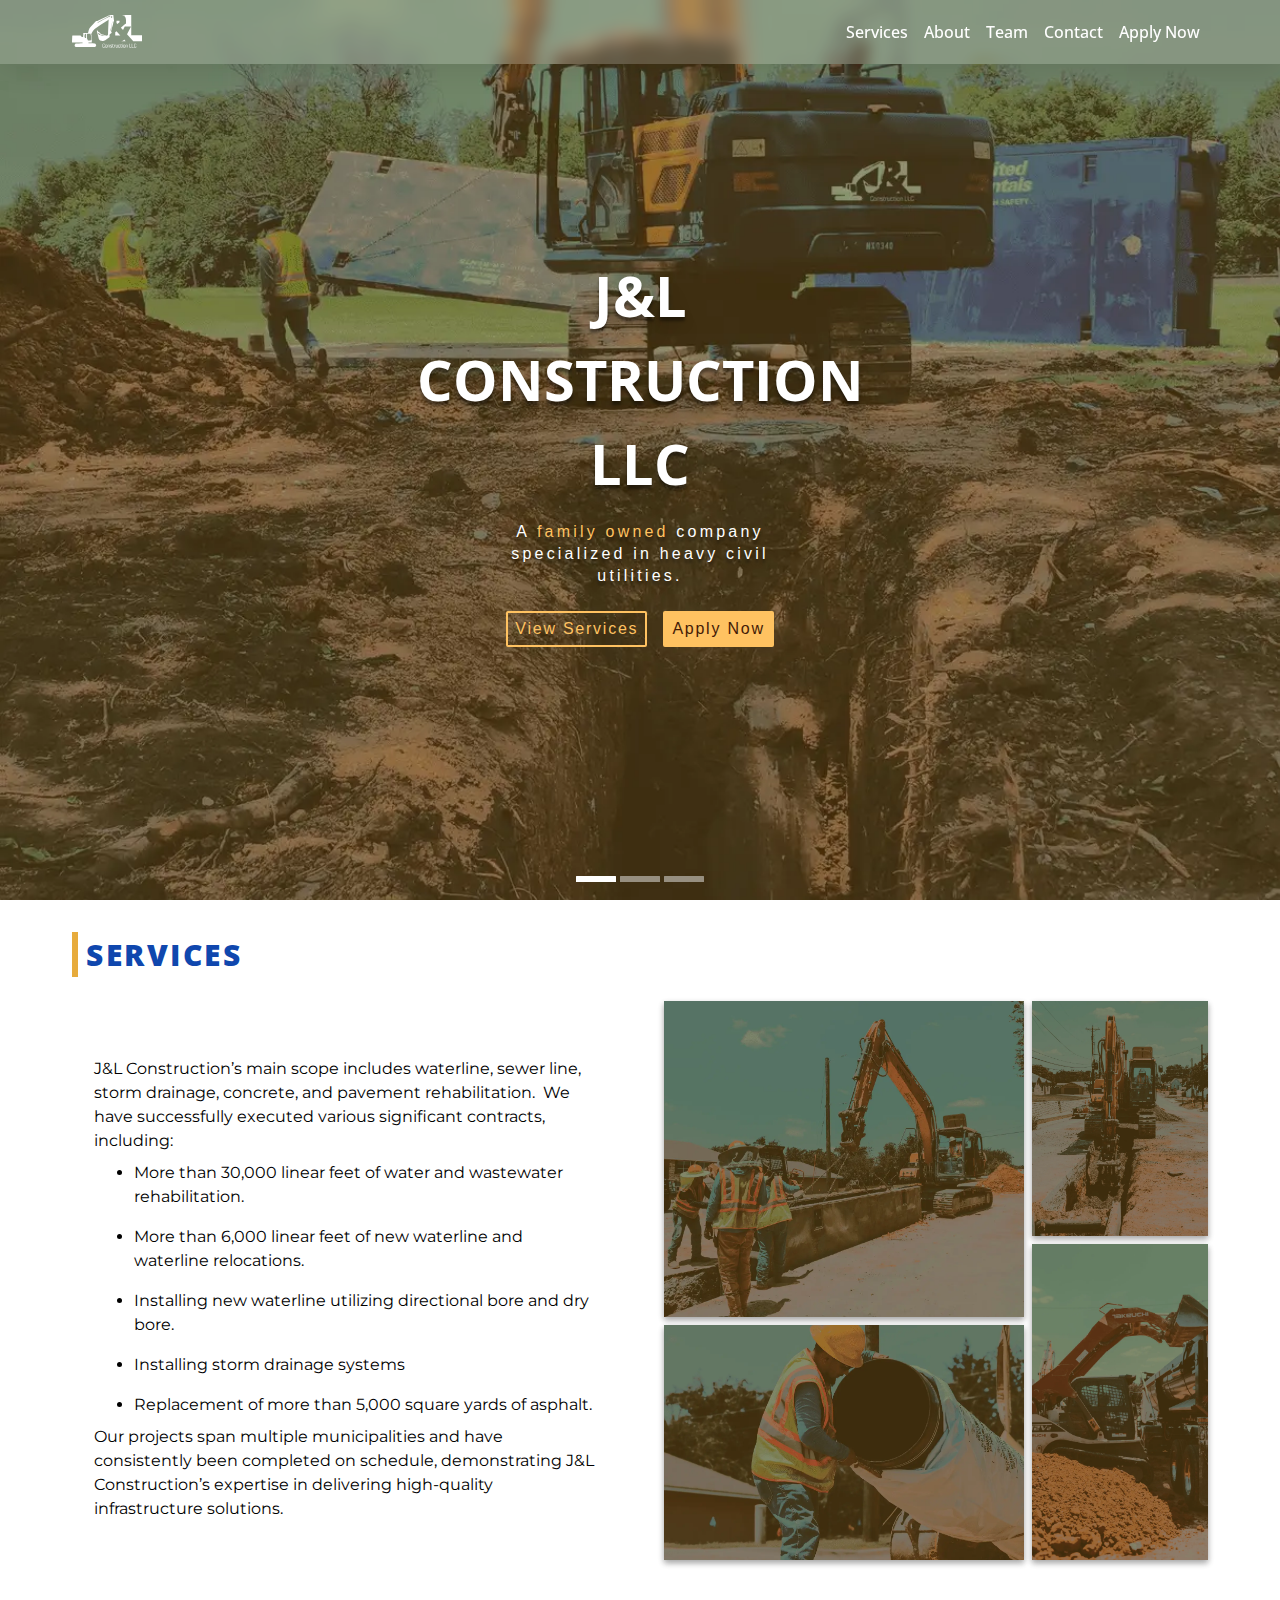
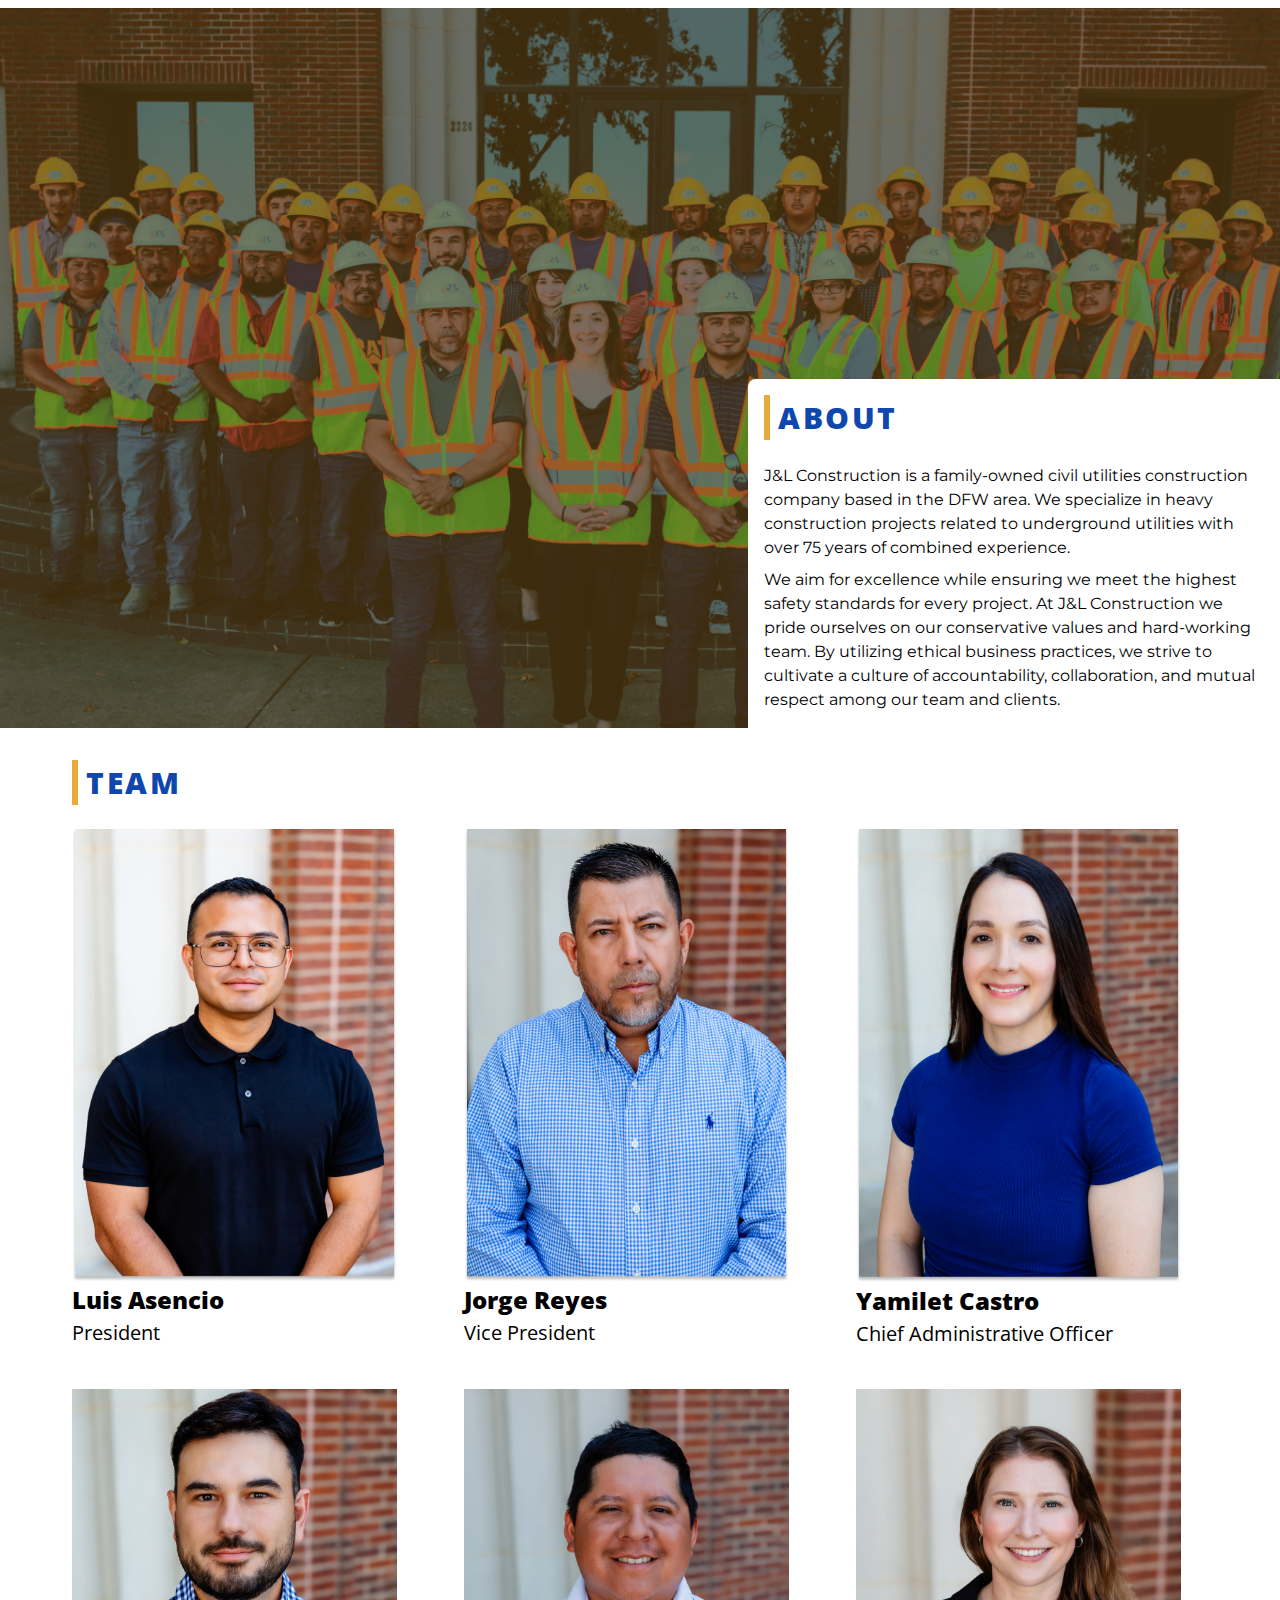
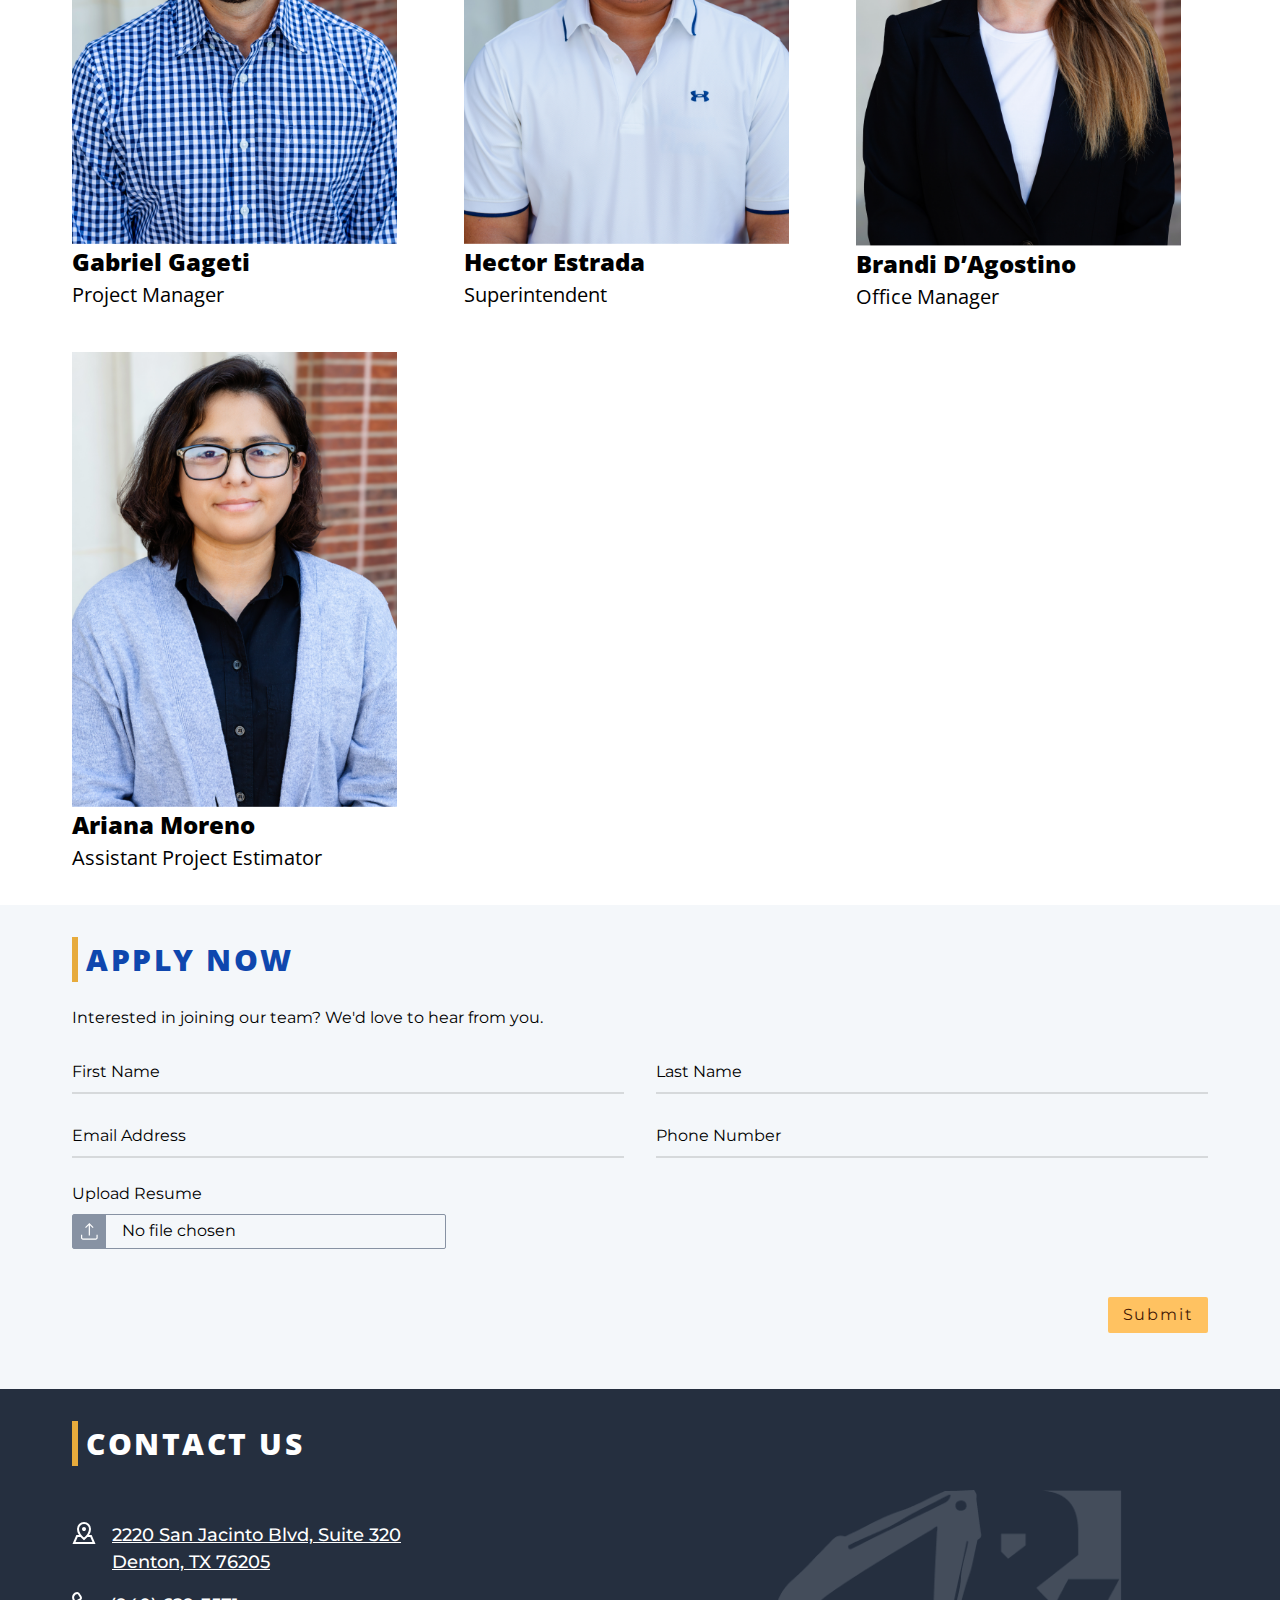
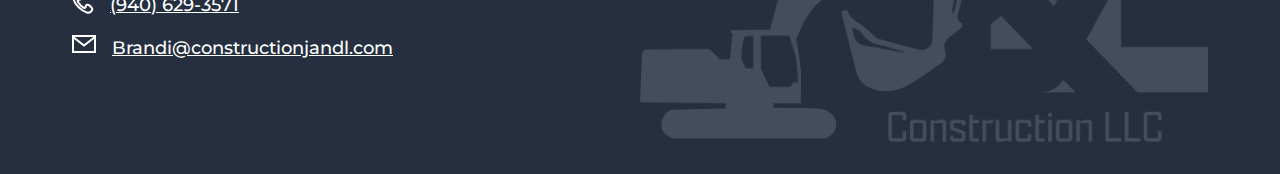
==== commit 82df2a7a: "format phone number" ====
--- a/pages/construction/index.html
+++ b/pages/construction/index.html
@@ -533,7 +533,9 @@
                     alt="Smartphone icon"
                   />
                 </div>
-                <p class="contact__section-icon-text">(940) 629-3571</p>
+                <p class="contact__section-icon-text">
+                  <a href="tel:1-940-629-3571"> (940) 629-3571 </a>
+                </p>
               </div>
               <div class="contact__section-info-detail">
                 <div class="contact__section-icon-container">
--- a/pages/construction/css/style.css
+++ b/pages/construction/css/style.css
@@ -708,6 +708,11 @@
   color: var(--neutral-light);
 }
 
+/* targeting the ios phone number styles */
+a[href^="tel"] {
+  color: inherit;
+}
+
 /* ================================================================================================ */
 /*******************************/
 /**** Media Query - 600px ******/
